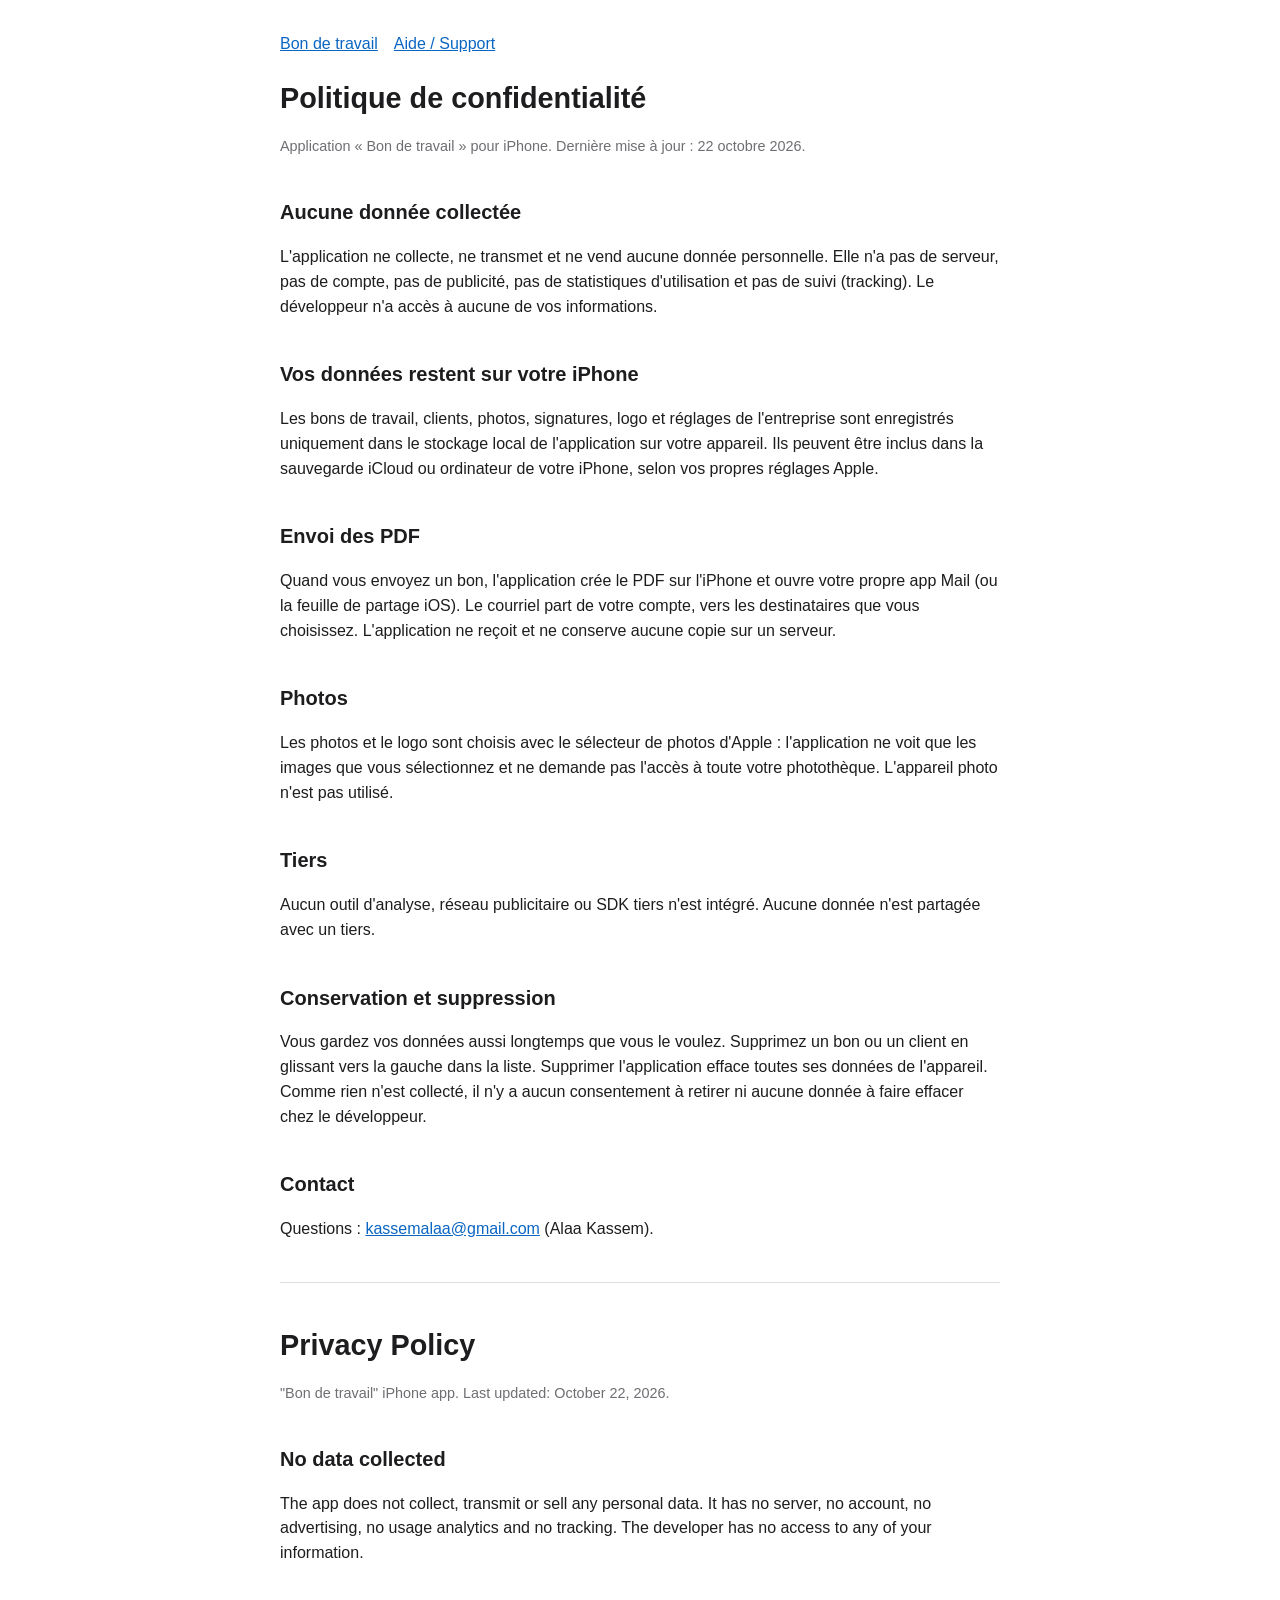
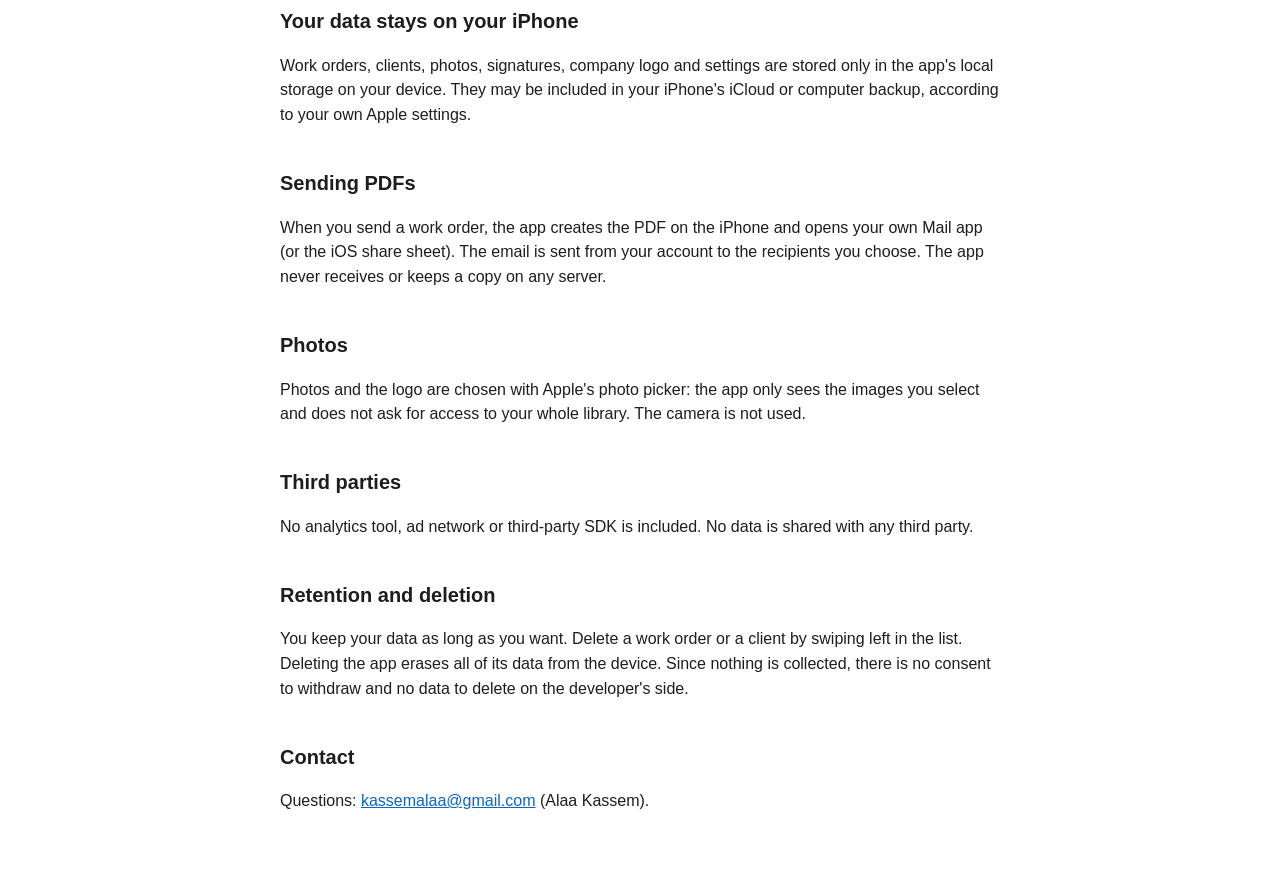
==== privacy.html @ 17eec3da "Pages: confidentialite et aide" ====
<!doctype html>
<html lang="fr-CA"><head><meta charset="utf-8"><meta name="viewport" content="width=device-width,initial-scale=1">
<title>Bon de travail : politique de confidentialité / Privacy Policy</title><link rel="stylesheet" href="style.css"></head><body>
<nav><a href="index.html">Bon de travail</a><a href="support.html">Aide / Support</a></nav>
<h1>Politique de confidentialité</h1>
<p class="lang">Application « Bon de travail » pour iPhone. Dernière mise à jour : 22 octobre 2026.</p>
<h2>Aucune donnée collectée</h2>
<p>L'application ne collecte, ne transmet et ne vend aucune donnée personnelle. Elle n'a pas de serveur, pas de compte, pas de publicité, pas de statistiques d'utilisation et pas de suivi (tracking). Le développeur n'a accès à aucune de vos informations.</p>
<h2>Vos données restent sur votre iPhone</h2>
<p>Les bons de travail, clients, photos, signatures, logo et réglages de l'entreprise sont enregistrés uniquement dans le stockage local de l'application sur votre appareil. Ils peuvent être inclus dans la sauvegarde iCloud ou ordinateur de votre iPhone, selon vos propres réglages Apple.</p>
<h2>Envoi des PDF</h2>
<p>Quand vous envoyez un bon, l'application crée le PDF sur l'iPhone et ouvre votre propre app Mail (ou la feuille de partage iOS). Le courriel part de votre compte, vers les destinataires que vous choisissez. L'application ne reçoit et ne conserve aucune copie sur un serveur.</p>
<h2>Photos</h2>
<p>Les photos et le logo sont choisis avec le sélecteur de photos d'Apple : l'application ne voit que les images que vous sélectionnez et ne demande pas l'accès à toute votre photothèque. L'appareil photo n'est pas utilisé.</p>
<h2>Tiers</h2>
<p>Aucun outil d'analyse, réseau publicitaire ou SDK tiers n'est intégré. Aucune donnée n'est partagée avec un tiers.</p>
<h2>Conservation et suppression</h2>
<p>Vous gardez vos données aussi longtemps que vous le voulez. Supprimez un bon ou un client en glissant vers la gauche dans la liste. Supprimer l'application efface toutes ses données de l'appareil. Comme rien n'est collecté, il n'y a aucun consentement à retirer ni aucune donnée à faire effacer chez le développeur.</p>
<h2>Contact</h2>
<p>Questions : <a href="mailto:kassemalaa@gmail.com">kassemalaa@gmail.com</a> (Alaa Kassem).</p>
<hr>
<h1 lang="en">Privacy Policy</h1>
<div lang="en">
<p class="lang">"Bon de travail" iPhone app. Last updated: October 22, 2026.</p>
<h2>No data collected</h2>
<p>The app does not collect, transmit or sell any personal data. It has no server, no account, no advertising, no usage analytics and no tracking. The developer has no access to any of your information.</p>
<h2>Your data stays on your iPhone</h2>
<p>Work orders, clients, photos, signatures, company logo and settings are stored only in the app's local storage on your device. They may be included in your iPhone's iCloud or computer backup, according to your own Apple settings.</p>
<h2>Sending PDFs</h2>
<p>When you send a work order, the app creates the PDF on the iPhone and opens your own Mail app (or the iOS share sheet). The email is sent from your account to the recipients you choose. The app never receives or keeps a copy on any server.</p>
<h2>Photos</h2>
<p>Photos and the logo are chosen with Apple's photo picker: the app only sees the images you select and does not ask for access to your whole library. The camera is not used.</p>
<h2>Third parties</h2>
<p>No analytics tool, ad network or third-party SDK is included. No data is shared with any third party.</p>
<h2>Retention and deletion</h2>
<p>You keep your data as long as you want. Delete a work order or a client by swiping left in the list. Deleting the app erases all of its data from the device. Since nothing is collected, there is no consent to withdraw and no data to delete on the developer's side.</p>
<h2>Contact</h2>
<p>Questions: <a href="mailto:kassemalaa@gmail.com">kassemalaa@gmail.com</a> (Alaa Kassem).</p>
</div>
</body></html>
---- style.css ----
body{font-family:-apple-system,BlinkMacSystemFont,"Segoe UI",Helvetica,Arial,sans-serif;max-width:720px;margin:0 auto;padding:32px 20px 64px;line-height:1.55;color:#1d1d1f;background:#fff}
h1{font-size:1.8em;margin-bottom:.2em}h2{margin-top:2em;font-size:1.25em}
.lang{font-size:.9em;color:#6e6e73}a{color:#0a66c2}hr{border:0;border-top:1px solid #ddd;margin:40px 0}
nav a{margin-right:16px}
@media (prefers-color-scheme:dark){body{background:#000;color:#f5f5f7}a{color:#5ac8fa}hr{border-top-color:#333}.lang{color:#a1a1a6}}
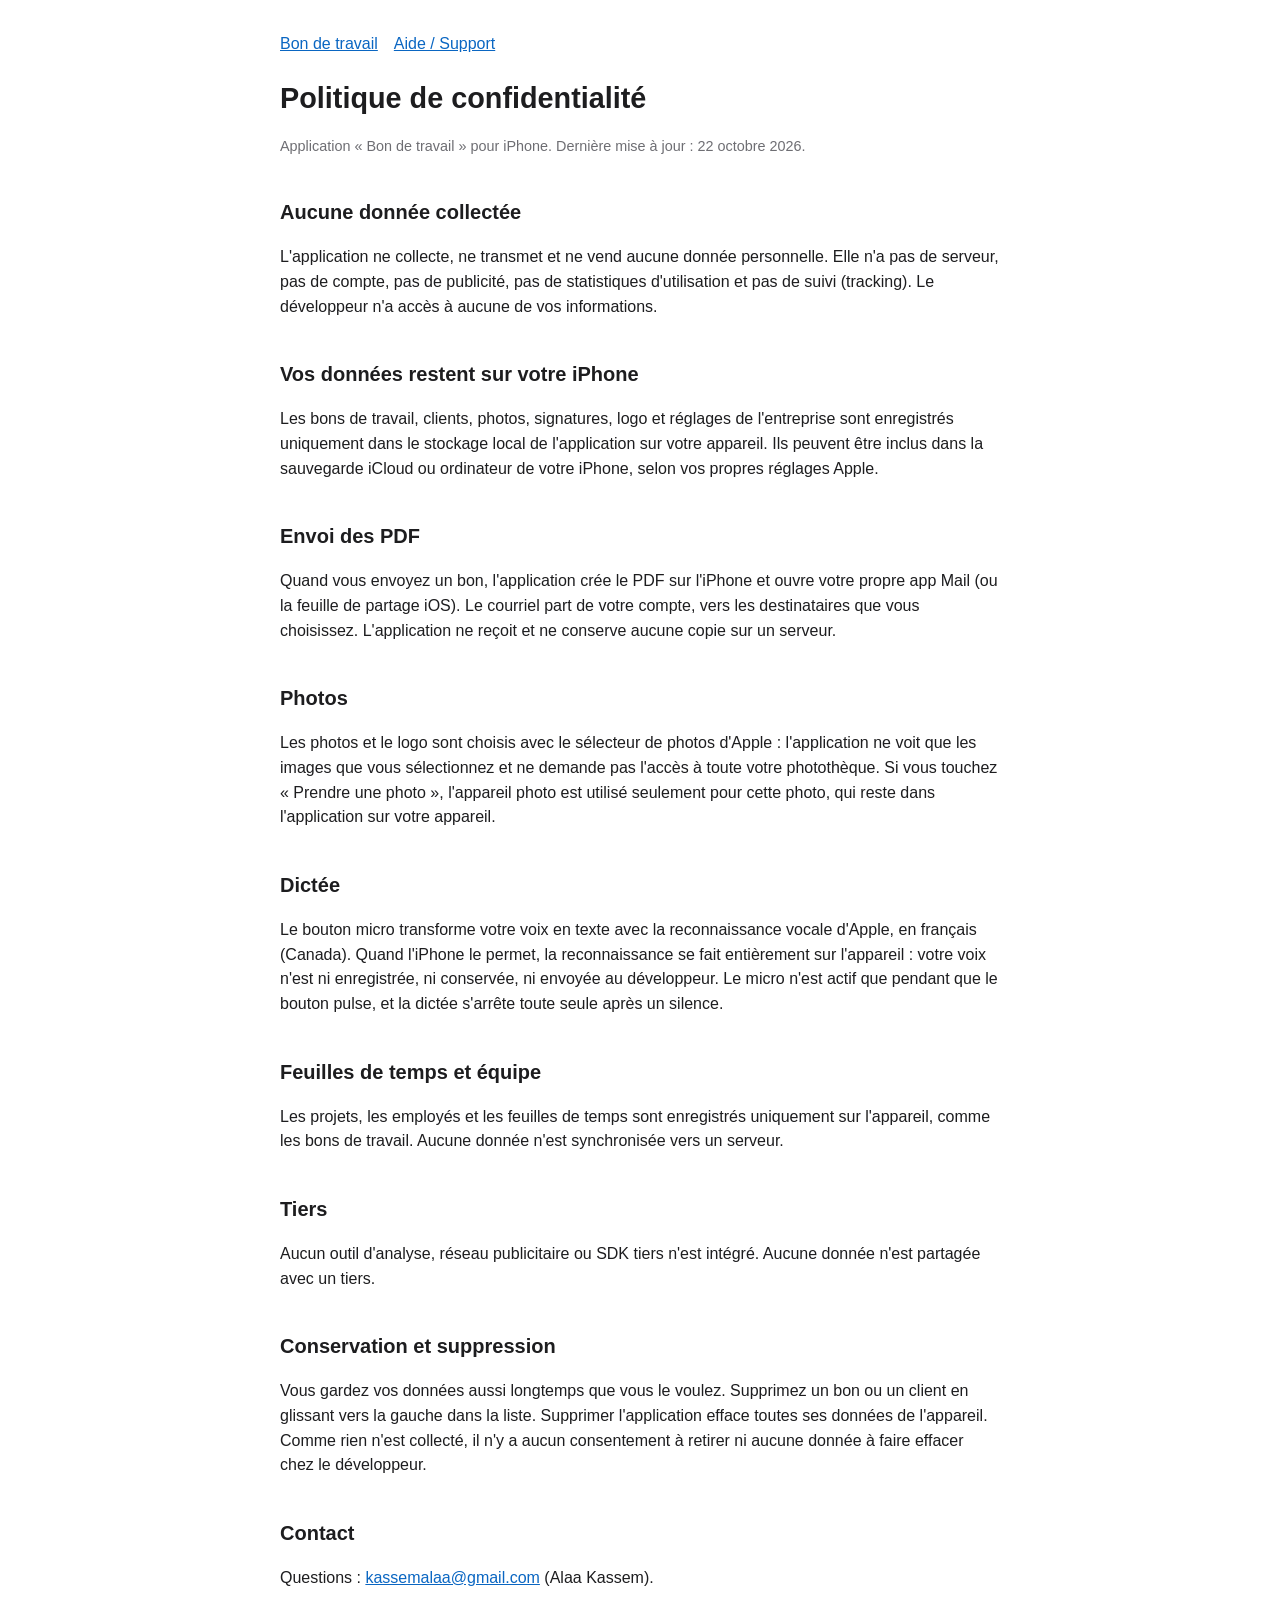
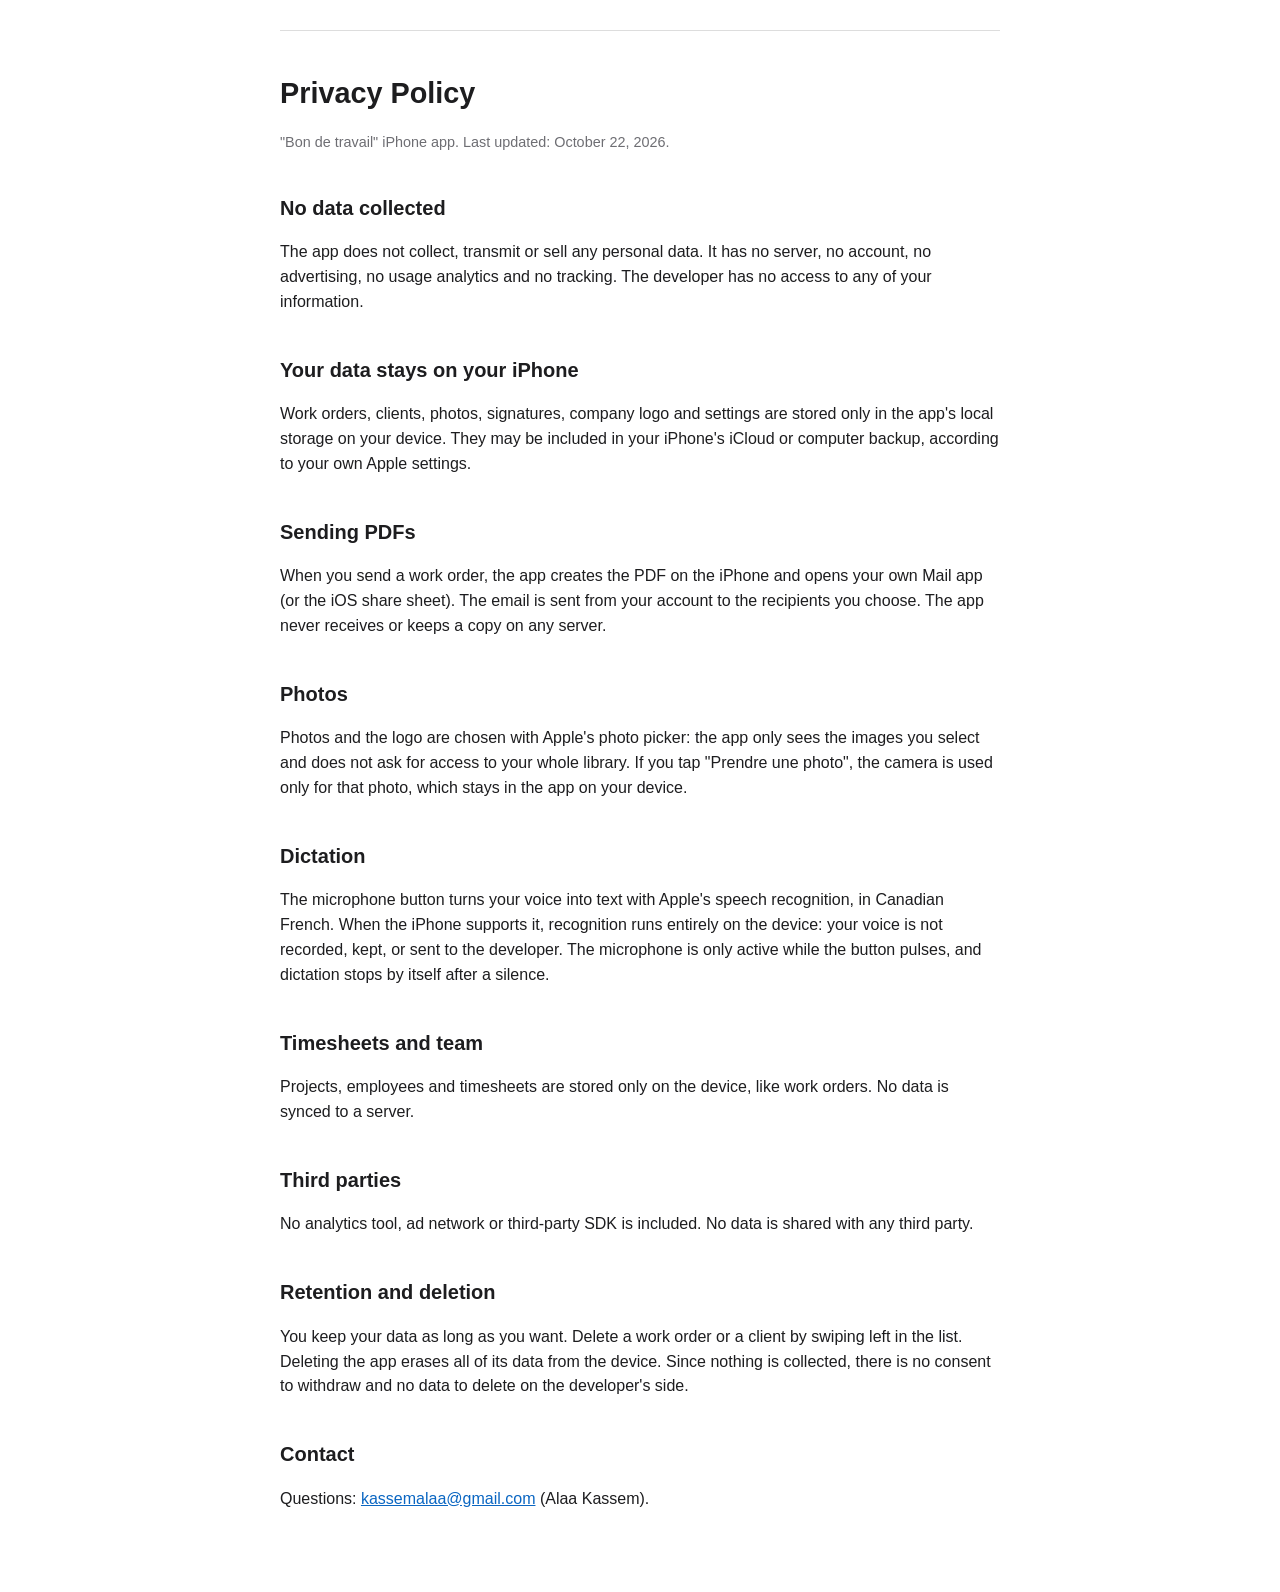
==== commit 37c3bff7: "Confidentialite : dictee sur l'appareil, appareil photo, feuilles de temps locales" ====
--- a/privacy.html
+++ b/privacy.html
@@ -11,7 +11,11 @@
 <h2>Envoi des PDF</h2>
 <p>Quand vous envoyez un bon, l'application crée le PDF sur l'iPhone et ouvre votre propre app Mail (ou la feuille de partage iOS). Le courriel part de votre compte, vers les destinataires que vous choisissez. L'application ne reçoit et ne conserve aucune copie sur un serveur.</p>
 <h2>Photos</h2>
-<p>Les photos et le logo sont choisis avec le sélecteur de photos d'Apple : l'application ne voit que les images que vous sélectionnez et ne demande pas l'accès à toute votre photothèque. L'appareil photo n'est pas utilisé.</p>
+<p>Les photos et le logo sont choisis avec le sélecteur de photos d'Apple : l'application ne voit que les images que vous sélectionnez et ne demande pas l'accès à toute votre photothèque. Si vous touchez « Prendre une photo », l'appareil photo est utilisé seulement pour cette photo, qui reste dans l'application sur votre appareil.</p>
+<h2>Dictée</h2>
+<p>Le bouton micro transforme votre voix en texte avec la reconnaissance vocale d'Apple, en français (Canada). Quand l'iPhone le permet, la reconnaissance se fait entièrement sur l'appareil : votre voix n'est ni enregistrée, ni conservée, ni envoyée au développeur. Le micro n'est actif que pendant que le bouton pulse, et la dictée s'arrête toute seule après un silence.</p>
+<h2>Feuilles de temps et équipe</h2>
+<p>Les projets, les employés et les feuilles de temps sont enregistrés uniquement sur l'appareil, comme les bons de travail. Aucune donnée n'est synchronisée vers un serveur.</p>
 <h2>Tiers</h2>
 <p>Aucun outil d'analyse, réseau publicitaire ou SDK tiers n'est intégré. Aucune donnée n'est partagée avec un tiers.</p>
 <h2>Conservation et suppression</h2>
@@ -19,7 +23,7 @@
 <h2>Contact</h2>
 <p>Questions : <a href="mailto:kassemalaa@gmail.com">kassemalaa@gmail.com</a> (Alaa Kassem).</p>
 <hr>
-<h1 lang="en">Privacy Policy</h1>
+<h1 lang="en" id="en">Privacy Policy</h1>
 <div lang="en">
 <p class="lang">"Bon de travail" iPhone app. Last updated: October 22, 2026.</p>
 <h2>No data collected</h2>
@@ -29,7 +33,11 @@
 <h2>Sending PDFs</h2>
 <p>When you send a work order, the app creates the PDF on the iPhone and opens your own Mail app (or the iOS share sheet). The email is sent from your account to the recipients you choose. The app never receives or keeps a copy on any server.</p>
 <h2>Photos</h2>
-<p>Photos and the logo are chosen with Apple's photo picker: the app only sees the images you select and does not ask for access to your whole library. The camera is not used.</p>
+<p>Photos and the logo are chosen with Apple's photo picker: the app only sees the images you select and does not ask for access to your whole library. If you tap "Prendre une photo", the camera is used only for that photo, which stays in the app on your device.</p>
+<h2>Dictation</h2>
+<p>The microphone button turns your voice into text with Apple's speech recognition, in Canadian French. When the iPhone supports it, recognition runs entirely on the device: your voice is not recorded, kept, or sent to the developer. The microphone is only active while the button pulses, and dictation stops by itself after a silence.</p>
+<h2>Timesheets and team</h2>
+<p>Projects, employees and timesheets are stored only on the device, like work orders. No data is synced to a server.</p>
 <h2>Third parties</h2>
 <p>No analytics tool, ad network or third-party SDK is included. No data is shared with any third party.</p>
 <h2>Retention and deletion</h2>
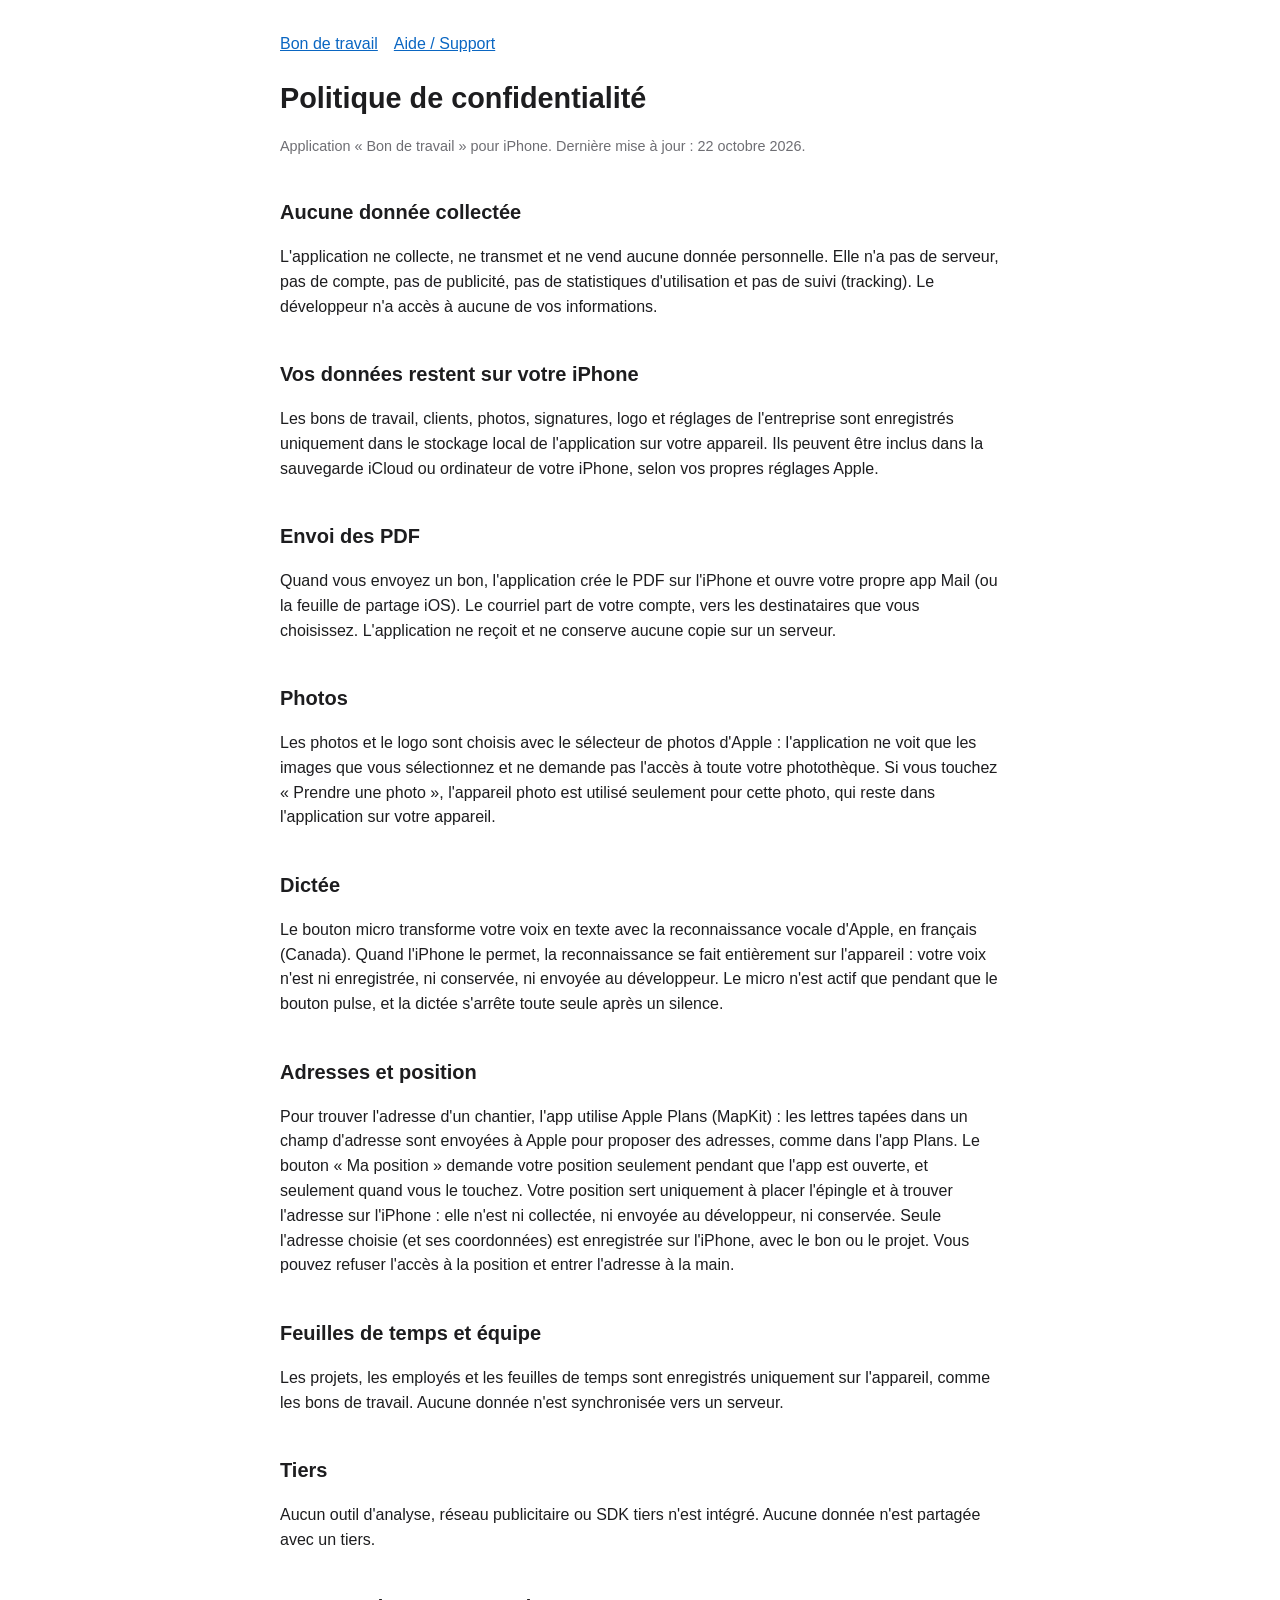
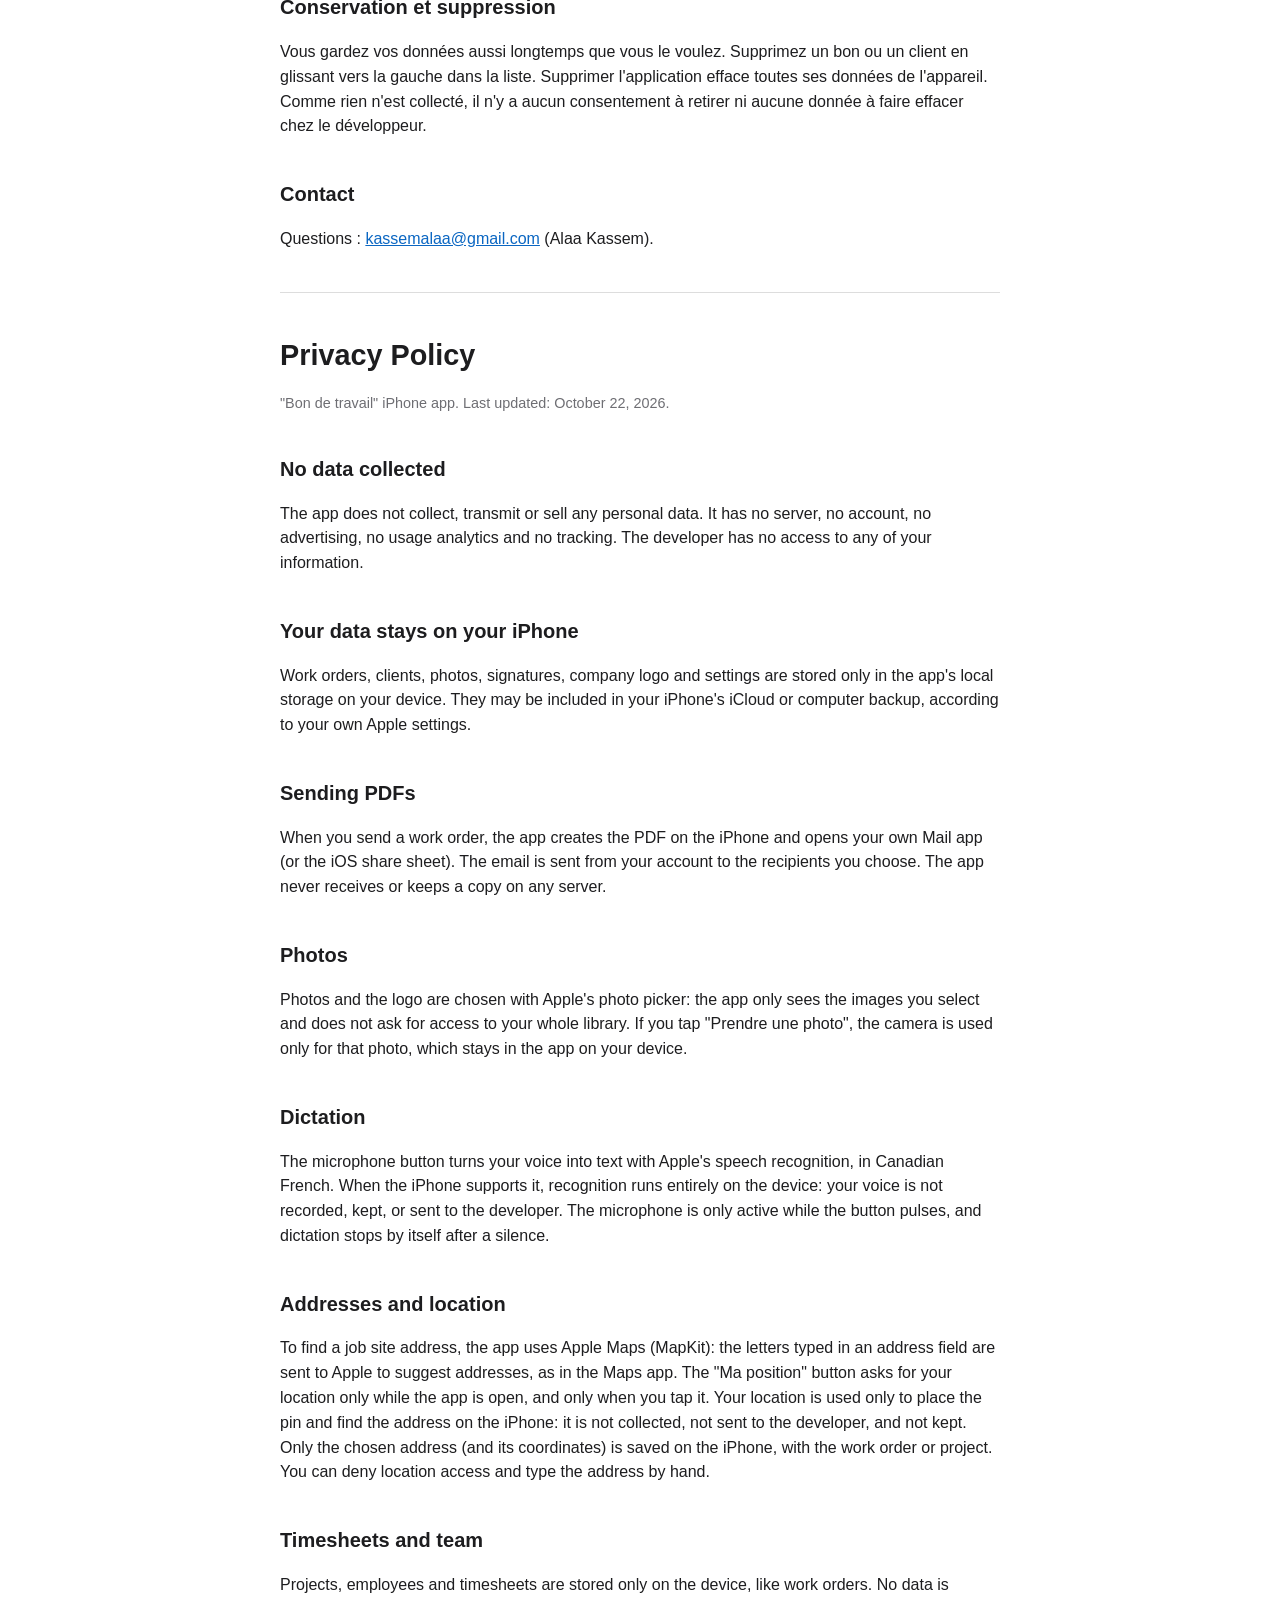
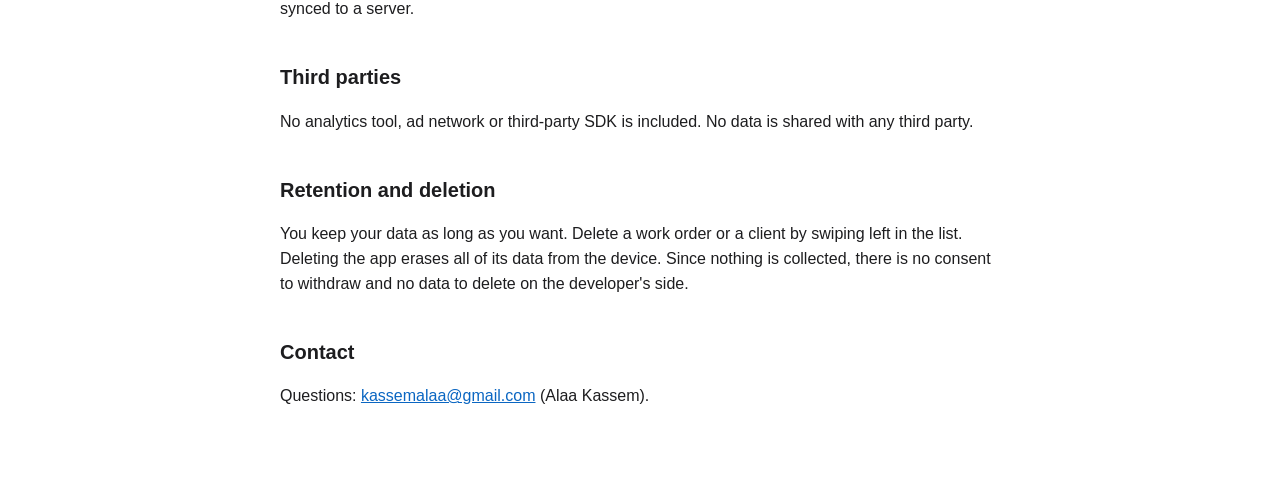
==== commit 75e6e1df: "Confidentialite: adresses et position (MapKit, sur l'iPhone seulement)" ====
--- a/privacy.html
+++ b/privacy.html
@@ -14,6 +14,8 @@
 <p>Les photos et le logo sont choisis avec le sélecteur de photos d'Apple : l'application ne voit que les images que vous sélectionnez et ne demande pas l'accès à toute votre photothèque. Si vous touchez « Prendre une photo », l'appareil photo est utilisé seulement pour cette photo, qui reste dans l'application sur votre appareil.</p>
 <h2>Dictée</h2>
 <p>Le bouton micro transforme votre voix en texte avec la reconnaissance vocale d'Apple, en français (Canada). Quand l'iPhone le permet, la reconnaissance se fait entièrement sur l'appareil : votre voix n'est ni enregistrée, ni conservée, ni envoyée au développeur. Le micro n'est actif que pendant que le bouton pulse, et la dictée s'arrête toute seule après un silence.</p>
+<h2>Adresses et position</h2>
+<p>Pour trouver l'adresse d'un chantier, l'app utilise Apple Plans (MapKit) : les lettres tapées dans un champ d'adresse sont envoyées à Apple pour proposer des adresses, comme dans l'app Plans. Le bouton « Ma position » demande votre position seulement pendant que l'app est ouverte, et seulement quand vous le touchez. Votre position sert uniquement à placer l'épingle et à trouver l'adresse sur l'iPhone : elle n'est ni collectée, ni envoyée au développeur, ni conservée. Seule l'adresse choisie (et ses coordonnées) est enregistrée sur l'iPhone, avec le bon ou le projet. Vous pouvez refuser l'accès à la position et entrer l'adresse à la main.</p>
 <h2>Feuilles de temps et équipe</h2>
 <p>Les projets, les employés et les feuilles de temps sont enregistrés uniquement sur l'appareil, comme les bons de travail. Aucune donnée n'est synchronisée vers un serveur.</p>
 <h2>Tiers</h2>
@@ -36,6 +38,8 @@
 <p>Photos and the logo are chosen with Apple's photo picker: the app only sees the images you select and does not ask for access to your whole library. If you tap "Prendre une photo", the camera is used only for that photo, which stays in the app on your device.</p>
 <h2>Dictation</h2>
 <p>The microphone button turns your voice into text with Apple's speech recognition, in Canadian French. When the iPhone supports it, recognition runs entirely on the device: your voice is not recorded, kept, or sent to the developer. The microphone is only active while the button pulses, and dictation stops by itself after a silence.</p>
+<h2>Addresses and location</h2>
+<p>To find a job site address, the app uses Apple Maps (MapKit): the letters typed in an address field are sent to Apple to suggest addresses, as in the Maps app. The "Ma position" button asks for your location only while the app is open, and only when you tap it. Your location is used only to place the pin and find the address on the iPhone: it is not collected, not sent to the developer, and not kept. Only the chosen address (and its coordinates) is saved on the iPhone, with the work order or project. You can deny location access and type the address by hand.</p>
 <h2>Timesheets and team</h2>
 <p>Projects, employees and timesheets are stored only on the device, like work orders. No data is synced to a server.</p>
 <h2>Third parties</h2>
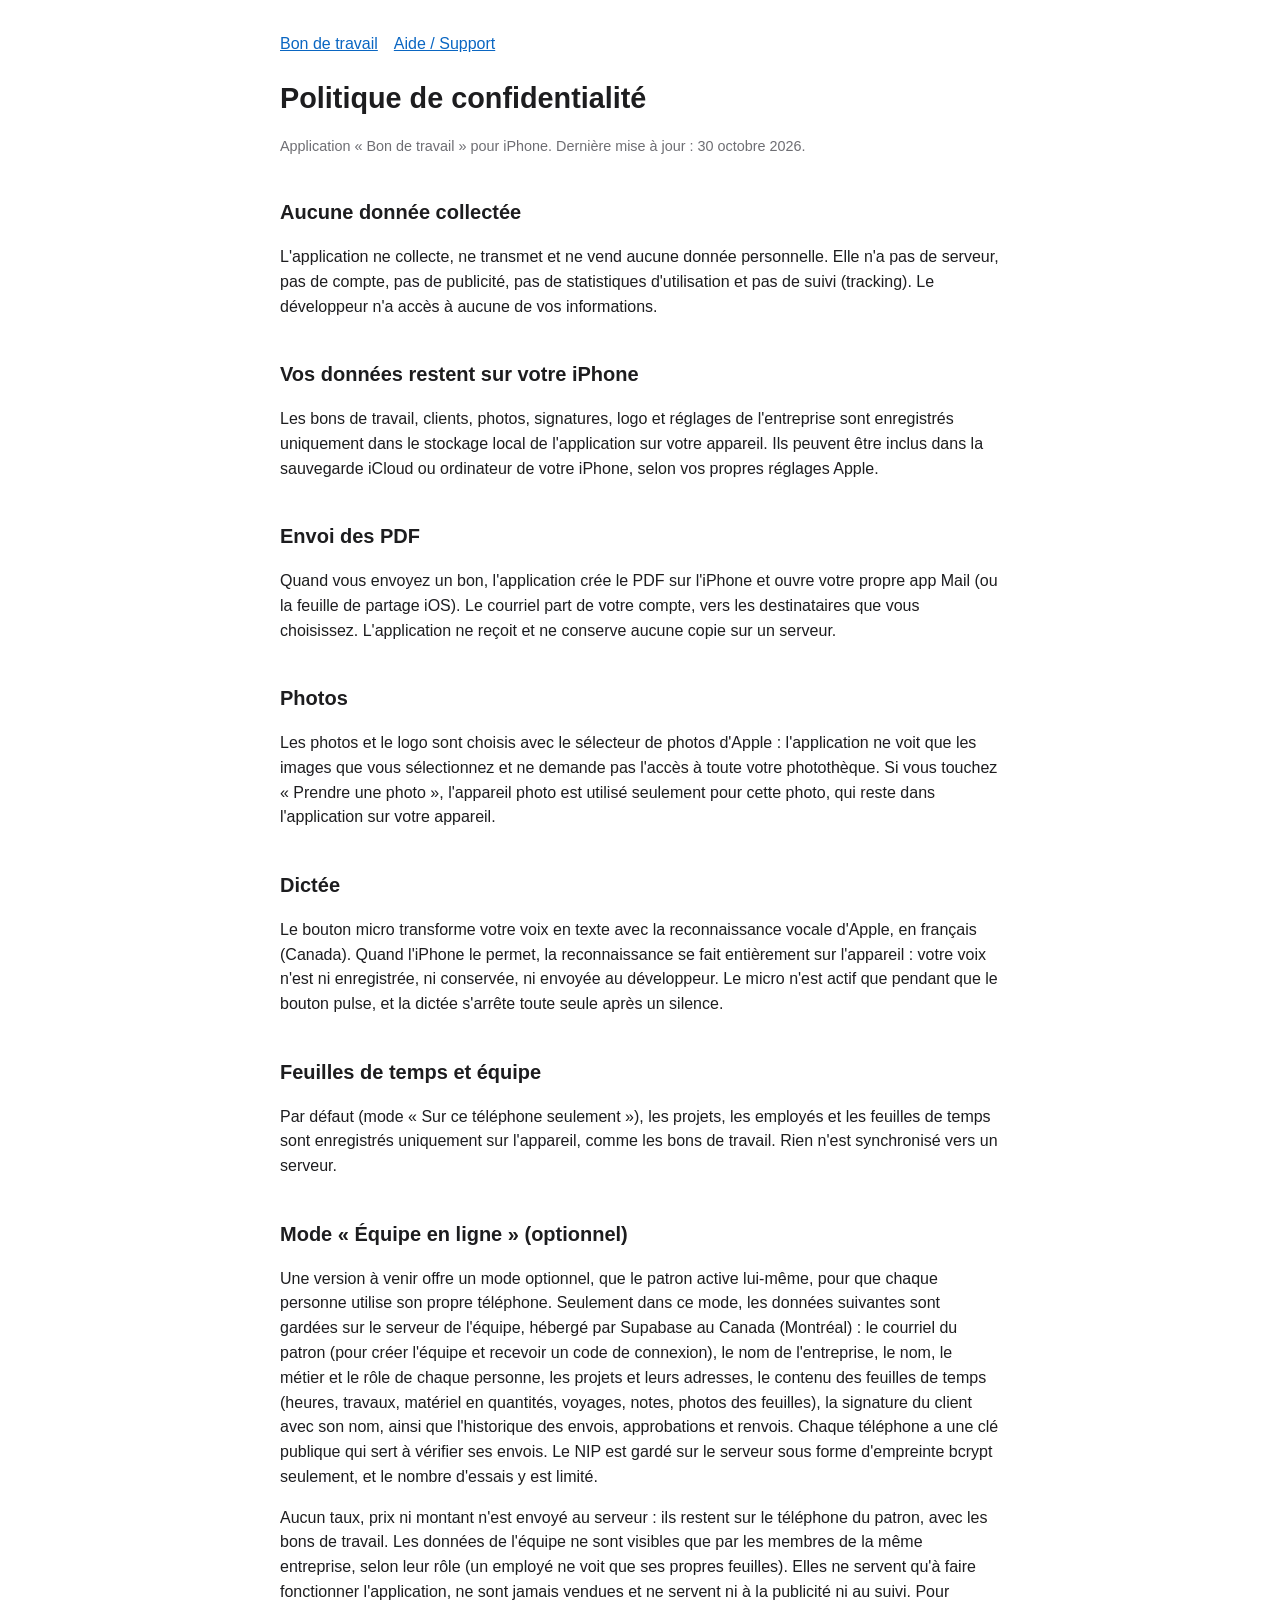
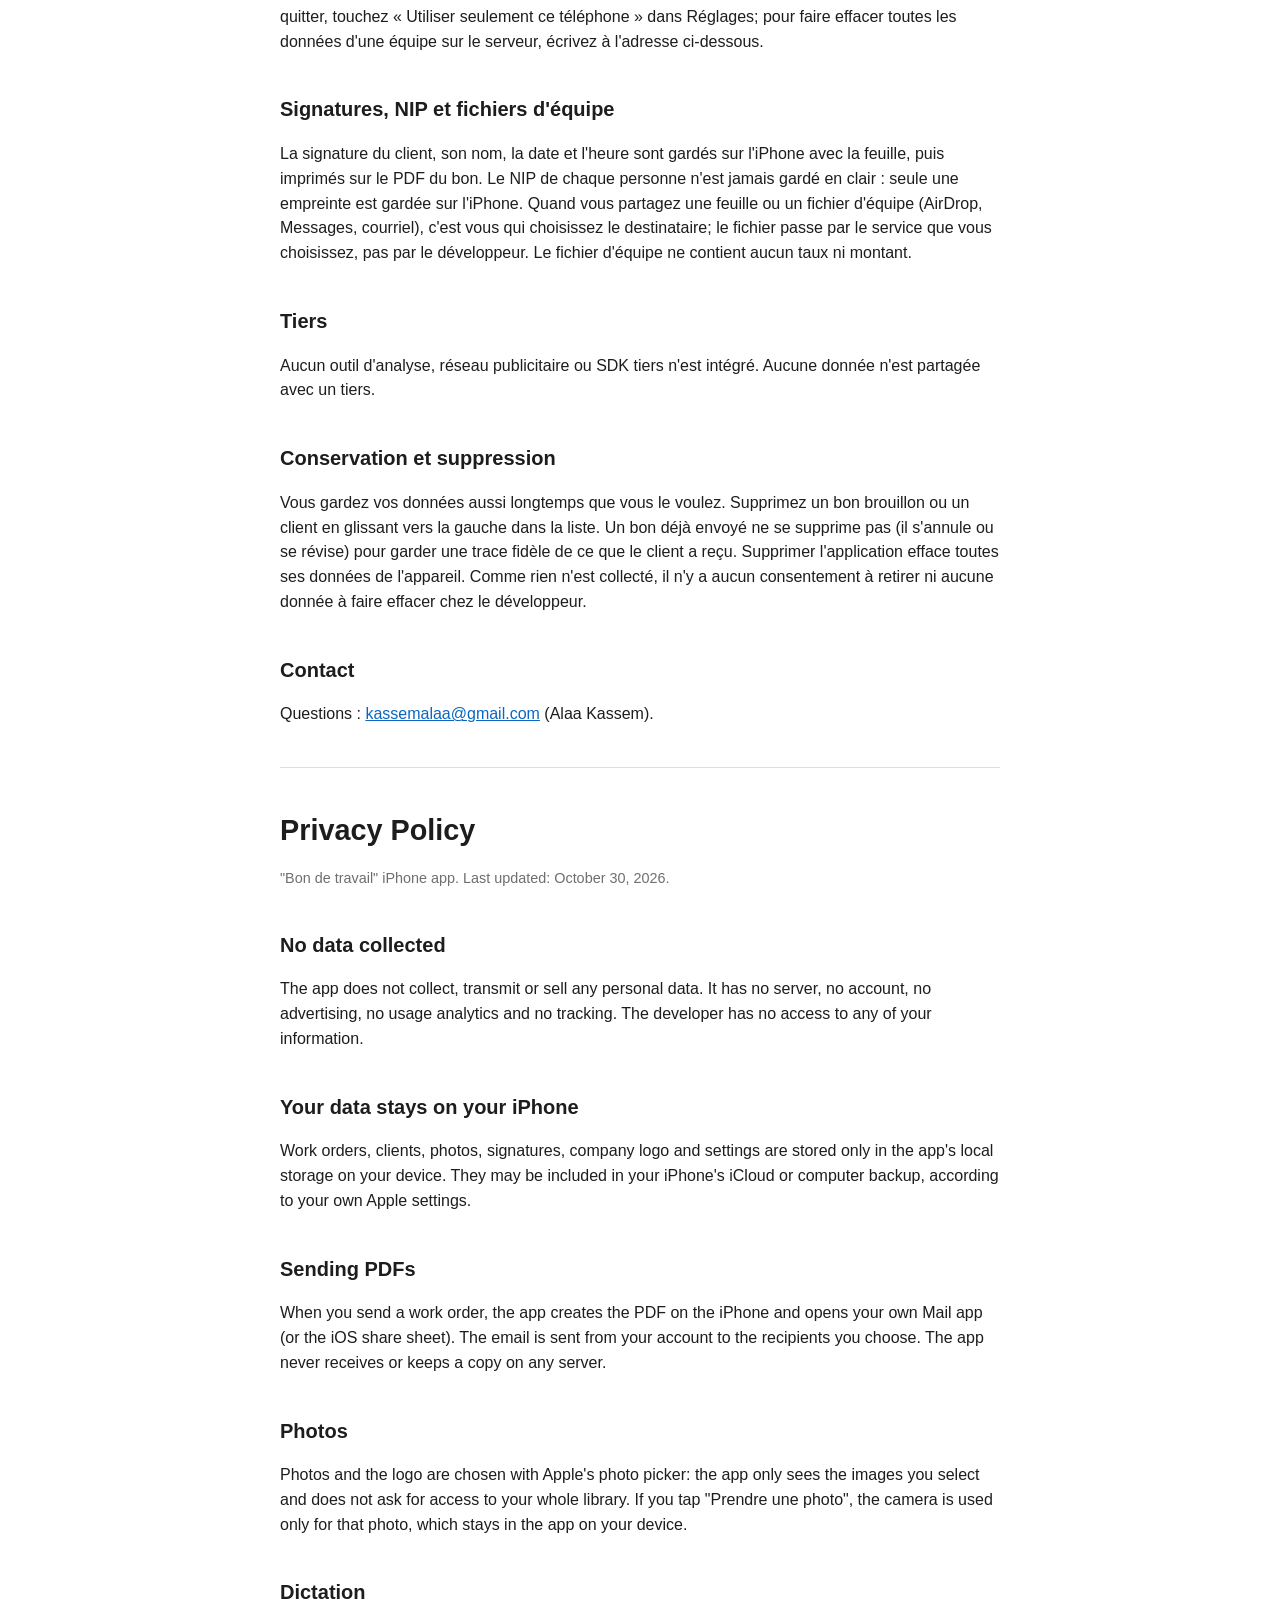
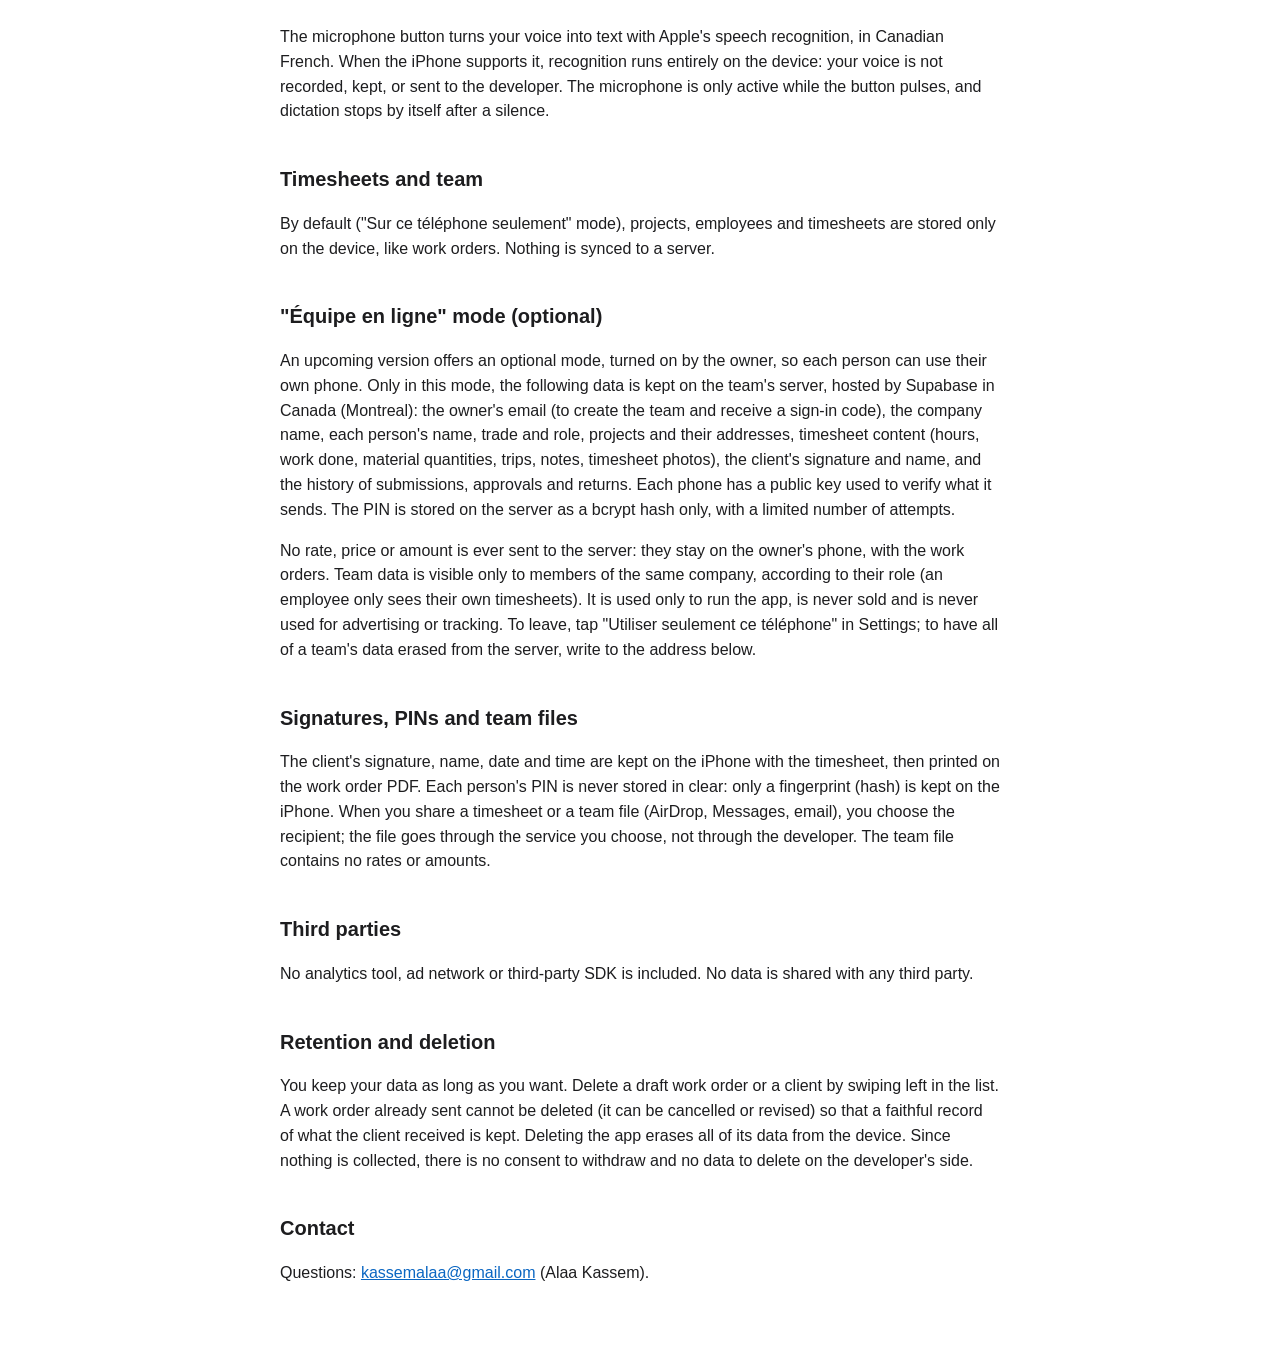
==== commit a0d6ee31: "Confidentialité : mode équipe en ligne (optionnel, à venir)" ====
--- a/privacy.html
+++ b/privacy.html
@@ -3,7 +3,7 @@
 <title>Bon de travail : politique de confidentialité / Privacy Policy</title><link rel="stylesheet" href="style.css"></head><body>
 <nav><a href="index.html">Bon de travail</a><a href="support.html">Aide / Support</a></nav>
 <h1>Politique de confidentialité</h1>
-<p class="lang">Application « Bon de travail » pour iPhone. Dernière mise à jour : 22 octobre 2026.</p>
+<p class="lang">Application « Bon de travail » pour iPhone. Dernière mise à jour : 30 octobre 2026.</p>
 <h2>Aucune donnée collectée</h2>
 <p>L'application ne collecte, ne transmet et ne vend aucune donnée personnelle. Elle n'a pas de serveur, pas de compte, pas de publicité, pas de statistiques d'utilisation et pas de suivi (tracking). Le développeur n'a accès à aucune de vos informations.</p>
 <h2>Vos données restent sur votre iPhone</h2>
@@ -14,20 +14,23 @@
 <p>Les photos et le logo sont choisis avec le sélecteur de photos d'Apple : l'application ne voit que les images que vous sélectionnez et ne demande pas l'accès à toute votre photothèque. Si vous touchez « Prendre une photo », l'appareil photo est utilisé seulement pour cette photo, qui reste dans l'application sur votre appareil.</p>
 <h2>Dictée</h2>
 <p>Le bouton micro transforme votre voix en texte avec la reconnaissance vocale d'Apple, en français (Canada). Quand l'iPhone le permet, la reconnaissance se fait entièrement sur l'appareil : votre voix n'est ni enregistrée, ni conservée, ni envoyée au développeur. Le micro n'est actif que pendant que le bouton pulse, et la dictée s'arrête toute seule après un silence.</p>
-<h2>Adresses et position</h2>
-<p>Pour trouver l'adresse d'un chantier, l'app utilise Apple Plans (MapKit) : les lettres tapées dans un champ d'adresse sont envoyées à Apple pour proposer des adresses, comme dans l'app Plans. Le bouton « Ma position » demande votre position seulement pendant que l'app est ouverte, et seulement quand vous le touchez. Votre position sert uniquement à placer l'épingle et à trouver l'adresse sur l'iPhone : elle n'est ni collectée, ni envoyée au développeur, ni conservée. Seule l'adresse choisie (et ses coordonnées) est enregistrée sur l'iPhone, avec le bon ou le projet. Vous pouvez refuser l'accès à la position et entrer l'adresse à la main.</p>
 <h2>Feuilles de temps et équipe</h2>
-<p>Les projets, les employés et les feuilles de temps sont enregistrés uniquement sur l'appareil, comme les bons de travail. Aucune donnée n'est synchronisée vers un serveur.</p>
+<p>Par défaut (mode « Sur ce téléphone seulement »), les projets, les employés et les feuilles de temps sont enregistrés uniquement sur l'appareil, comme les bons de travail. Rien n'est synchronisé vers un serveur.</p>
+<h2>Mode « Équipe en ligne » (optionnel)</h2>
+<p>Une version à venir offre un mode optionnel, que le patron active lui-même, pour que chaque personne utilise son propre téléphone. Seulement dans ce mode, les données suivantes sont gardées sur le serveur de l'équipe, hébergé par Supabase au Canada (Montréal) : le courriel du patron (pour créer l'équipe et recevoir un code de connexion), le nom de l'entreprise, le nom, le métier et le rôle de chaque personne, les projets et leurs adresses, le contenu des feuilles de temps (heures, travaux, matériel en quantités, voyages, notes, photos des feuilles), la signature du client avec son nom, ainsi que l'historique des envois, approbations et renvois. Chaque téléphone a une clé publique qui sert à vérifier ses envois. Le NIP est gardé sur le serveur sous forme d'empreinte bcrypt seulement, et le nombre d'essais y est limité.</p>
+<p>Aucun taux, prix ni montant n'est envoyé au serveur : ils restent sur le téléphone du patron, avec les bons de travail. Les données de l'équipe ne sont visibles que par les membres de la même entreprise, selon leur rôle (un employé ne voit que ses propres feuilles). Elles ne servent qu'à faire fonctionner l'application, ne sont jamais vendues et ne servent ni à la publicité ni au suivi. Pour quitter, touchez « Utiliser seulement ce téléphone » dans Réglages; pour faire effacer toutes les données d'une équipe sur le serveur, écrivez à l'adresse ci-dessous.</p>
+<h2>Signatures, NIP et fichiers d'équipe</h2>
+<p>La signature du client, son nom, la date et l'heure sont gardés sur l'iPhone avec la feuille, puis imprimés sur le PDF du bon. Le NIP de chaque personne n'est jamais gardé en clair : seule une empreinte est gardée sur l'iPhone. Quand vous partagez une feuille ou un fichier d'équipe (AirDrop, Messages, courriel), c'est vous qui choisissez le destinataire; le fichier passe par le service que vous choisissez, pas par le développeur. Le fichier d'équipe ne contient aucun taux ni montant.</p>
 <h2>Tiers</h2>
 <p>Aucun outil d'analyse, réseau publicitaire ou SDK tiers n'est intégré. Aucune donnée n'est partagée avec un tiers.</p>
 <h2>Conservation et suppression</h2>
-<p>Vous gardez vos données aussi longtemps que vous le voulez. Supprimez un bon ou un client en glissant vers la gauche dans la liste. Supprimer l'application efface toutes ses données de l'appareil. Comme rien n'est collecté, il n'y a aucun consentement à retirer ni aucune donnée à faire effacer chez le développeur.</p>
+<p>Vous gardez vos données aussi longtemps que vous le voulez. Supprimez un bon brouillon ou un client en glissant vers la gauche dans la liste. Un bon déjà envoyé ne se supprime pas (il s'annule ou se révise) pour garder une trace fidèle de ce que le client a reçu. Supprimer l'application efface toutes ses données de l'appareil. Comme rien n'est collecté, il n'y a aucun consentement à retirer ni aucune donnée à faire effacer chez le développeur.</p>
 <h2>Contact</h2>
 <p>Questions : <a href="mailto:kassemalaa@gmail.com">kassemalaa@gmail.com</a> (Alaa Kassem).</p>
 <hr>
 <h1 lang="en" id="en">Privacy Policy</h1>
 <div lang="en">
-<p class="lang">"Bon de travail" iPhone app. Last updated: October 22, 2026.</p>
+<p class="lang">"Bon de travail" iPhone app. Last updated: October 30, 2026.</p>
 <h2>No data collected</h2>
 <p>The app does not collect, transmit or sell any personal data. It has no server, no account, no advertising, no usage analytics and no tracking. The developer has no access to any of your information.</p>
 <h2>Your data stays on your iPhone</h2>
@@ -38,14 +41,17 @@
 <p>Photos and the logo are chosen with Apple's photo picker: the app only sees the images you select and does not ask for access to your whole library. If you tap "Prendre une photo", the camera is used only for that photo, which stays in the app on your device.</p>
 <h2>Dictation</h2>
 <p>The microphone button turns your voice into text with Apple's speech recognition, in Canadian French. When the iPhone supports it, recognition runs entirely on the device: your voice is not recorded, kept, or sent to the developer. The microphone is only active while the button pulses, and dictation stops by itself after a silence.</p>
-<h2>Addresses and location</h2>
-<p>To find a job site address, the app uses Apple Maps (MapKit): the letters typed in an address field are sent to Apple to suggest addresses, as in the Maps app. The "Ma position" button asks for your location only while the app is open, and only when you tap it. Your location is used only to place the pin and find the address on the iPhone: it is not collected, not sent to the developer, and not kept. Only the chosen address (and its coordinates) is saved on the iPhone, with the work order or project. You can deny location access and type the address by hand.</p>
 <h2>Timesheets and team</h2>
-<p>Projects, employees and timesheets are stored only on the device, like work orders. No data is synced to a server.</p>
+<p>By default ("Sur ce téléphone seulement" mode), projects, employees and timesheets are stored only on the device, like work orders. Nothing is synced to a server.</p>
+<h2>"Équipe en ligne" mode (optional)</h2>
+<p>An upcoming version offers an optional mode, turned on by the owner, so each person can use their own phone. Only in this mode, the following data is kept on the team's server, hosted by Supabase in Canada (Montreal): the owner's email (to create the team and receive a sign-in code), the company name, each person's name, trade and role, projects and their addresses, timesheet content (hours, work done, material quantities, trips, notes, timesheet photos), the client's signature and name, and the history of submissions, approvals and returns. Each phone has a public key used to verify what it sends. The PIN is stored on the server as a bcrypt hash only, with a limited number of attempts.</p>
+<p>No rate, price or amount is ever sent to the server: they stay on the owner's phone, with the work orders. Team data is visible only to members of the same company, according to their role (an employee only sees their own timesheets). It is used only to run the app, is never sold and is never used for advertising or tracking. To leave, tap "Utiliser seulement ce téléphone" in Settings; to have all of a team's data erased from the server, write to the address below.</p>
+<h2>Signatures, PINs and team files</h2>
+<p>The client's signature, name, date and time are kept on the iPhone with the timesheet, then printed on the work order PDF. Each person's PIN is never stored in clear: only a fingerprint (hash) is kept on the iPhone. When you share a timesheet or a team file (AirDrop, Messages, email), you choose the recipient; the file goes through the service you choose, not through the developer. The team file contains no rates or amounts.</p>
 <h2>Third parties</h2>
 <p>No analytics tool, ad network or third-party SDK is included. No data is shared with any third party.</p>
 <h2>Retention and deletion</h2>
-<p>You keep your data as long as you want. Delete a work order or a client by swiping left in the list. Deleting the app erases all of its data from the device. Since nothing is collected, there is no consent to withdraw and no data to delete on the developer's side.</p>
+<p>You keep your data as long as you want. Delete a draft work order or a client by swiping left in the list. A work order already sent cannot be deleted (it can be cancelled or revised) so that a faithful record of what the client received is kept. Deleting the app erases all of its data from the device. Since nothing is collected, there is no consent to withdraw and no data to delete on the developer's side.</p>
 <h2>Contact</h2>
 <p>Questions: <a href="mailto:kassemalaa@gmail.com">kassemalaa@gmail.com</a> (Alaa Kassem).</p>
 </div>
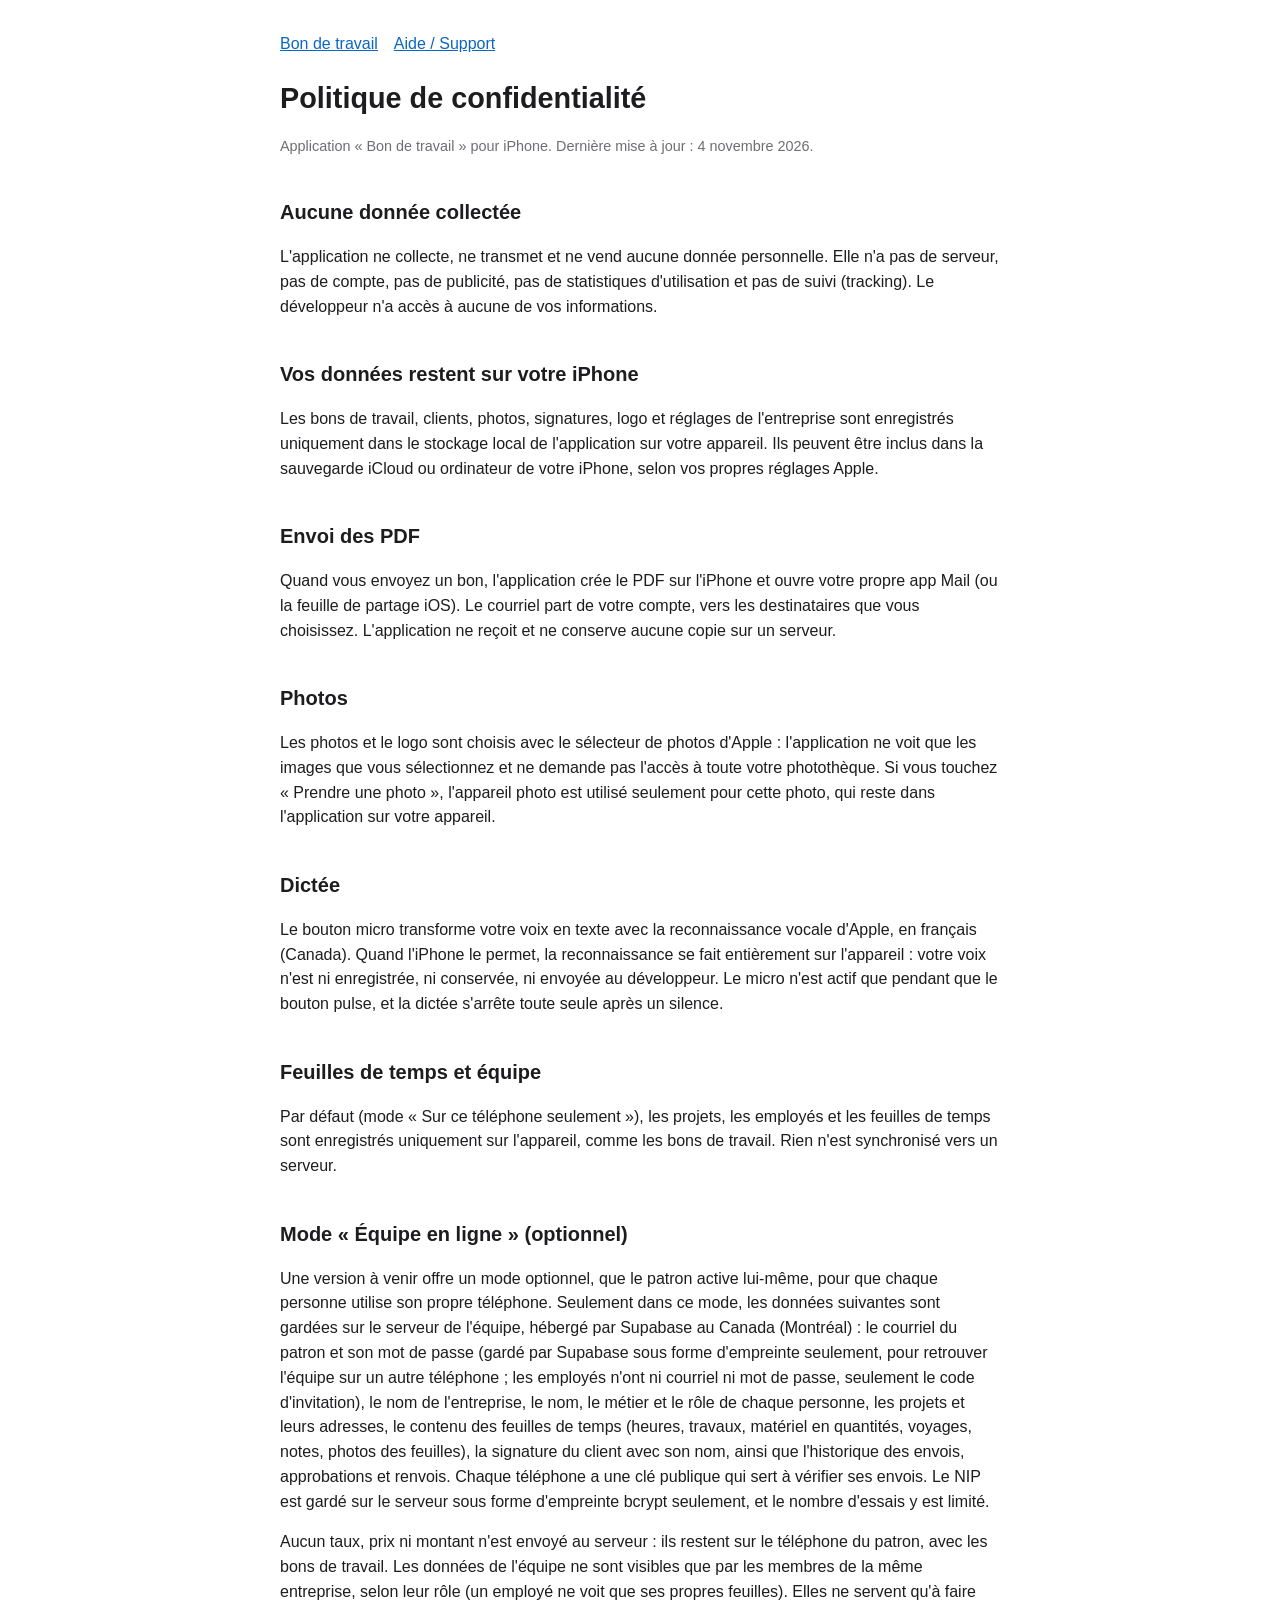
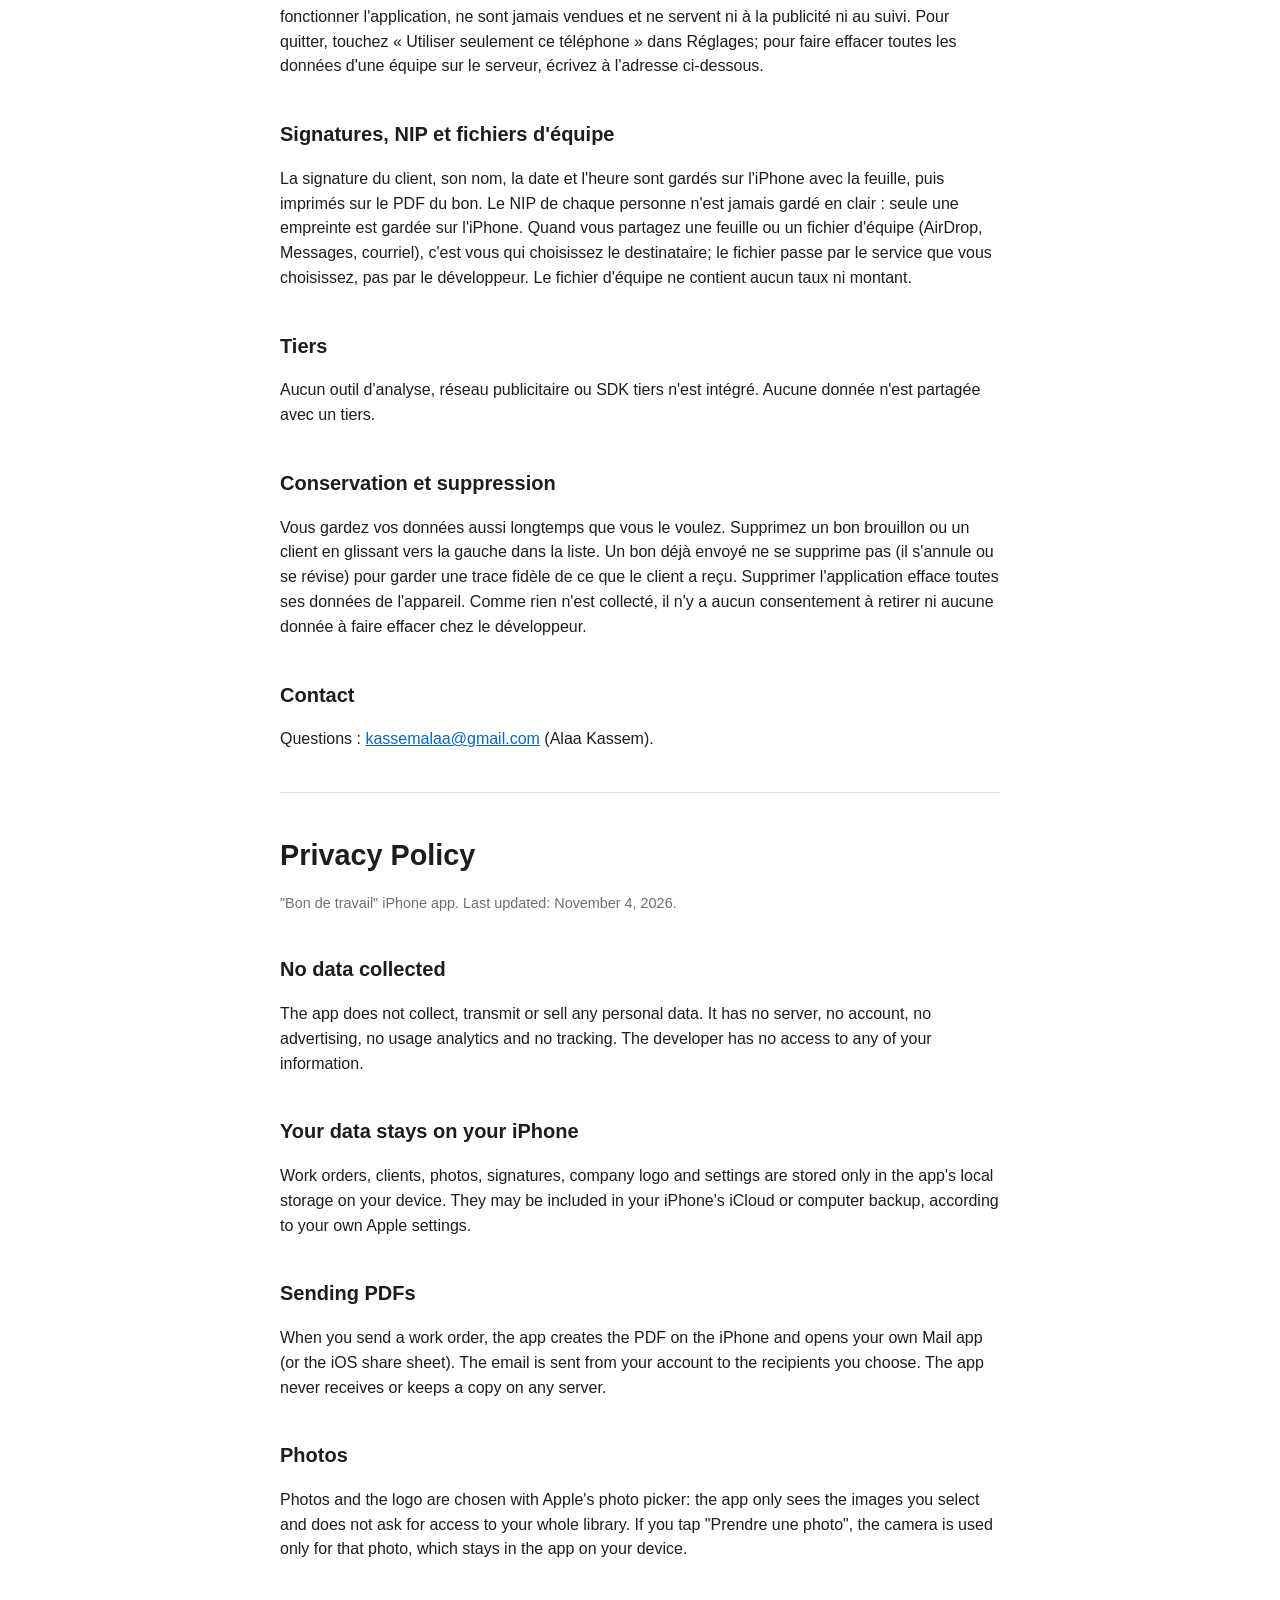
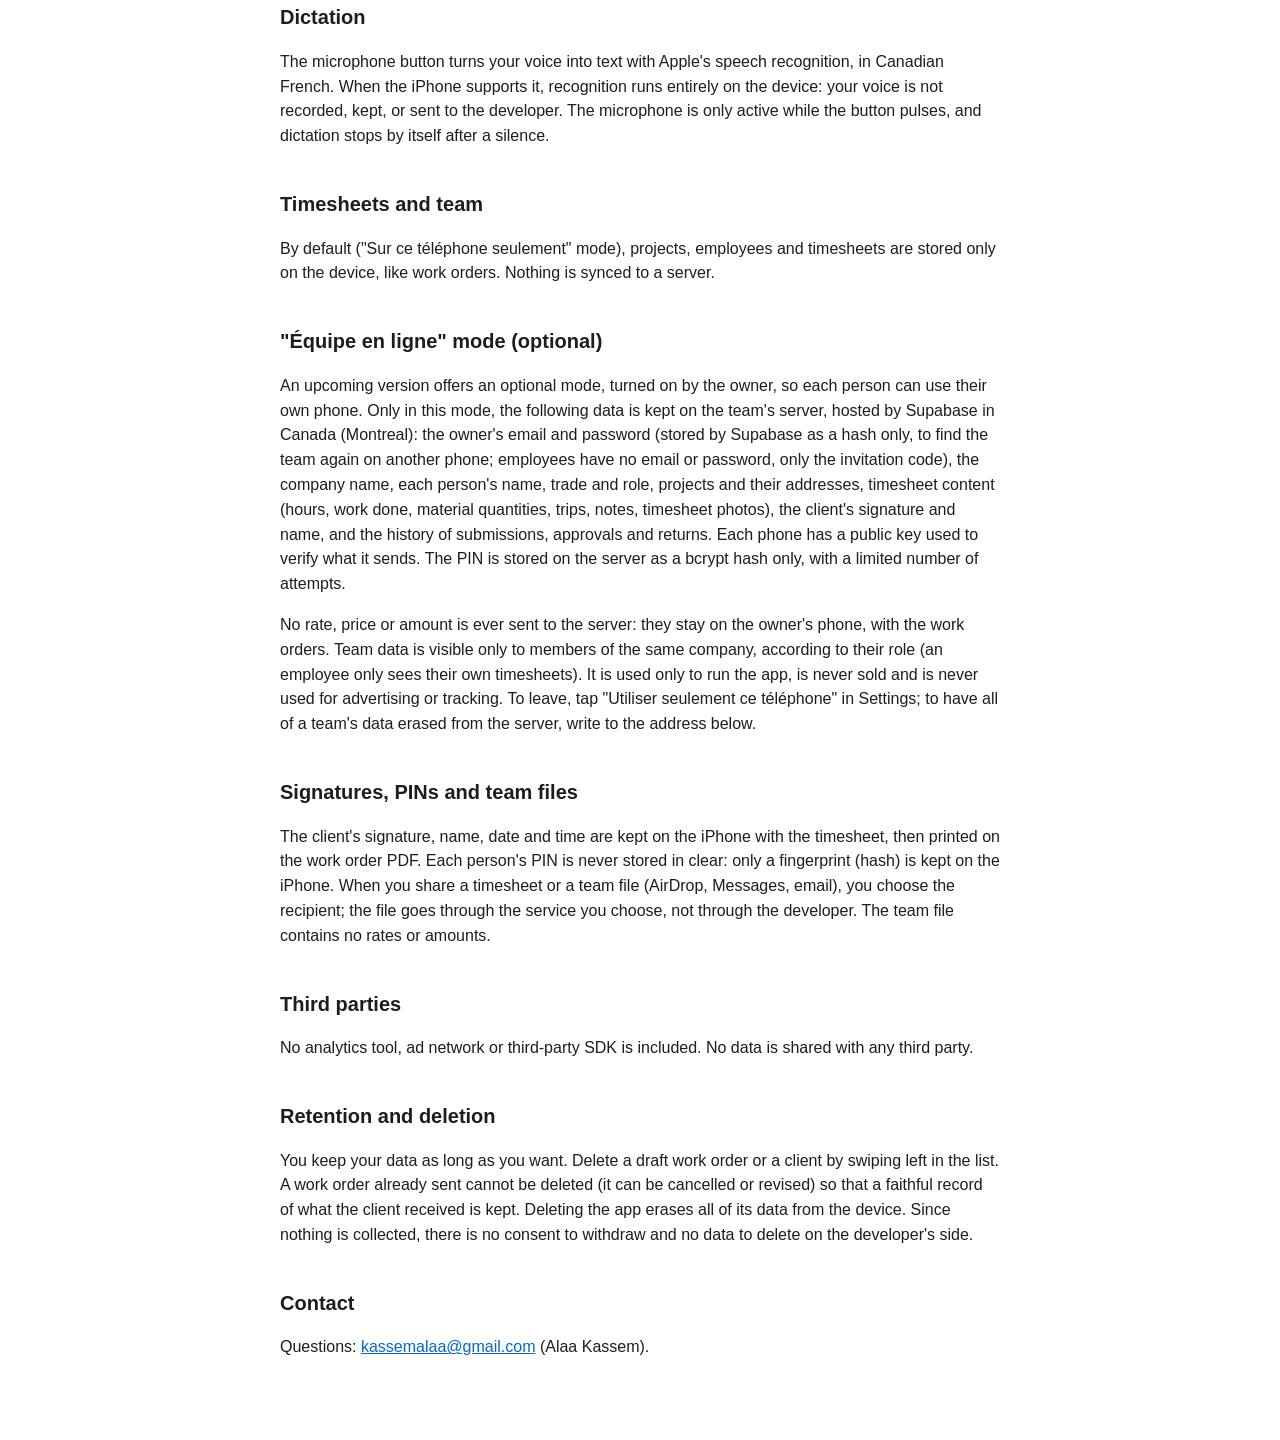
==== commit 6d59bf1e: "Confidentialité : courriel et mot de passe du patron (équipe en ligne)" ====
--- a/privacy.html
+++ b/privacy.html
@@ -3,7 +3,7 @@
 <title>Bon de travail : politique de confidentialité / Privacy Policy</title><link rel="stylesheet" href="style.css"></head><body>
 <nav><a href="index.html">Bon de travail</a><a href="support.html">Aide / Support</a></nav>
 <h1>Politique de confidentialité</h1>
-<p class="lang">Application « Bon de travail » pour iPhone. Dernière mise à jour : 30 octobre 2026.</p>
+<p class="lang">Application « Bon de travail » pour iPhone. Dernière mise à jour : 4 novembre 2026.</p>
 <h2>Aucune donnée collectée</h2>
 <p>L'application ne collecte, ne transmet et ne vend aucune donnée personnelle. Elle n'a pas de serveur, pas de compte, pas de publicité, pas de statistiques d'utilisation et pas de suivi (tracking). Le développeur n'a accès à aucune de vos informations.</p>
 <h2>Vos données restent sur votre iPhone</h2>
@@ -17,7 +17,7 @@
 <h2>Feuilles de temps et équipe</h2>
 <p>Par défaut (mode « Sur ce téléphone seulement »), les projets, les employés et les feuilles de temps sont enregistrés uniquement sur l'appareil, comme les bons de travail. Rien n'est synchronisé vers un serveur.</p>
 <h2>Mode « Équipe en ligne » (optionnel)</h2>
-<p>Une version à venir offre un mode optionnel, que le patron active lui-même, pour que chaque personne utilise son propre téléphone. Seulement dans ce mode, les données suivantes sont gardées sur le serveur de l'équipe, hébergé par Supabase au Canada (Montréal) : le courriel du patron (pour créer l'équipe et recevoir un code de connexion), le nom de l'entreprise, le nom, le métier et le rôle de chaque personne, les projets et leurs adresses, le contenu des feuilles de temps (heures, travaux, matériel en quantités, voyages, notes, photos des feuilles), la signature du client avec son nom, ainsi que l'historique des envois, approbations et renvois. Chaque téléphone a une clé publique qui sert à vérifier ses envois. Le NIP est gardé sur le serveur sous forme d'empreinte bcrypt seulement, et le nombre d'essais y est limité.</p>
+<p>Une version à venir offre un mode optionnel, que le patron active lui-même, pour que chaque personne utilise son propre téléphone. Seulement dans ce mode, les données suivantes sont gardées sur le serveur de l'équipe, hébergé par Supabase au Canada (Montréal) : le courriel du patron et son mot de passe (gardé par Supabase sous forme d'empreinte seulement, pour retrouver l'équipe sur un autre téléphone ; les employés n'ont ni courriel ni mot de passe, seulement le code d'invitation), le nom de l'entreprise, le nom, le métier et le rôle de chaque personne, les projets et leurs adresses, le contenu des feuilles de temps (heures, travaux, matériel en quantités, voyages, notes, photos des feuilles), la signature du client avec son nom, ainsi que l'historique des envois, approbations et renvois. Chaque téléphone a une clé publique qui sert à vérifier ses envois. Le NIP est gardé sur le serveur sous forme d'empreinte bcrypt seulement, et le nombre d'essais y est limité.</p>
 <p>Aucun taux, prix ni montant n'est envoyé au serveur : ils restent sur le téléphone du patron, avec les bons de travail. Les données de l'équipe ne sont visibles que par les membres de la même entreprise, selon leur rôle (un employé ne voit que ses propres feuilles). Elles ne servent qu'à faire fonctionner l'application, ne sont jamais vendues et ne servent ni à la publicité ni au suivi. Pour quitter, touchez « Utiliser seulement ce téléphone » dans Réglages; pour faire effacer toutes les données d'une équipe sur le serveur, écrivez à l'adresse ci-dessous.</p>
 <h2>Signatures, NIP et fichiers d'équipe</h2>
 <p>La signature du client, son nom, la date et l'heure sont gardés sur l'iPhone avec la feuille, puis imprimés sur le PDF du bon. Le NIP de chaque personne n'est jamais gardé en clair : seule une empreinte est gardée sur l'iPhone. Quand vous partagez une feuille ou un fichier d'équipe (AirDrop, Messages, courriel), c'est vous qui choisissez le destinataire; le fichier passe par le service que vous choisissez, pas par le développeur. Le fichier d'équipe ne contient aucun taux ni montant.</p>
@@ -30,7 +30,7 @@
 <hr>
 <h1 lang="en" id="en">Privacy Policy</h1>
 <div lang="en">
-<p class="lang">"Bon de travail" iPhone app. Last updated: October 30, 2026.</p>
+<p class="lang">"Bon de travail" iPhone app. Last updated: November 4, 2026.</p>
 <h2>No data collected</h2>
 <p>The app does not collect, transmit or sell any personal data. It has no server, no account, no advertising, no usage analytics and no tracking. The developer has no access to any of your information.</p>
 <h2>Your data stays on your iPhone</h2>
@@ -44,7 +44,7 @@
 <h2>Timesheets and team</h2>
 <p>By default ("Sur ce téléphone seulement" mode), projects, employees and timesheets are stored only on the device, like work orders. Nothing is synced to a server.</p>
 <h2>"Équipe en ligne" mode (optional)</h2>
-<p>An upcoming version offers an optional mode, turned on by the owner, so each person can use their own phone. Only in this mode, the following data is kept on the team's server, hosted by Supabase in Canada (Montreal): the owner's email (to create the team and receive a sign-in code), the company name, each person's name, trade and role, projects and their addresses, timesheet content (hours, work done, material quantities, trips, notes, timesheet photos), the client's signature and name, and the history of submissions, approvals and returns. Each phone has a public key used to verify what it sends. The PIN is stored on the server as a bcrypt hash only, with a limited number of attempts.</p>
+<p>An upcoming version offers an optional mode, turned on by the owner, so each person can use their own phone. Only in this mode, the following data is kept on the team's server, hosted by Supabase in Canada (Montreal): the owner's email and password (stored by Supabase as a hash only, to find the team again on another phone; employees have no email or password, only the invitation code), the company name, each person's name, trade and role, projects and their addresses, timesheet content (hours, work done, material quantities, trips, notes, timesheet photos), the client's signature and name, and the history of submissions, approvals and returns. Each phone has a public key used to verify what it sends. The PIN is stored on the server as a bcrypt hash only, with a limited number of attempts.</p>
 <p>No rate, price or amount is ever sent to the server: they stay on the owner's phone, with the work orders. Team data is visible only to members of the same company, according to their role (an employee only sees their own timesheets). It is used only to run the app, is never sold and is never used for advertising or tracking. To leave, tap "Utiliser seulement ce téléphone" in Settings; to have all of a team's data erased from the server, write to the address below.</p>
 <h2>Signatures, PINs and team files</h2>
 <p>The client's signature, name, date and time are kept on the iPhone with the timesheet, then printed on the work order PDF. Each person's PIN is never stored in clear: only a fingerprint (hash) is kept on the iPhone. When you share a timesheet or a team file (AirDrop, Messages, email), you choose the recipient; the file goes through the service you choose, not through the developer. The team file contains no rates or amounts.</p>
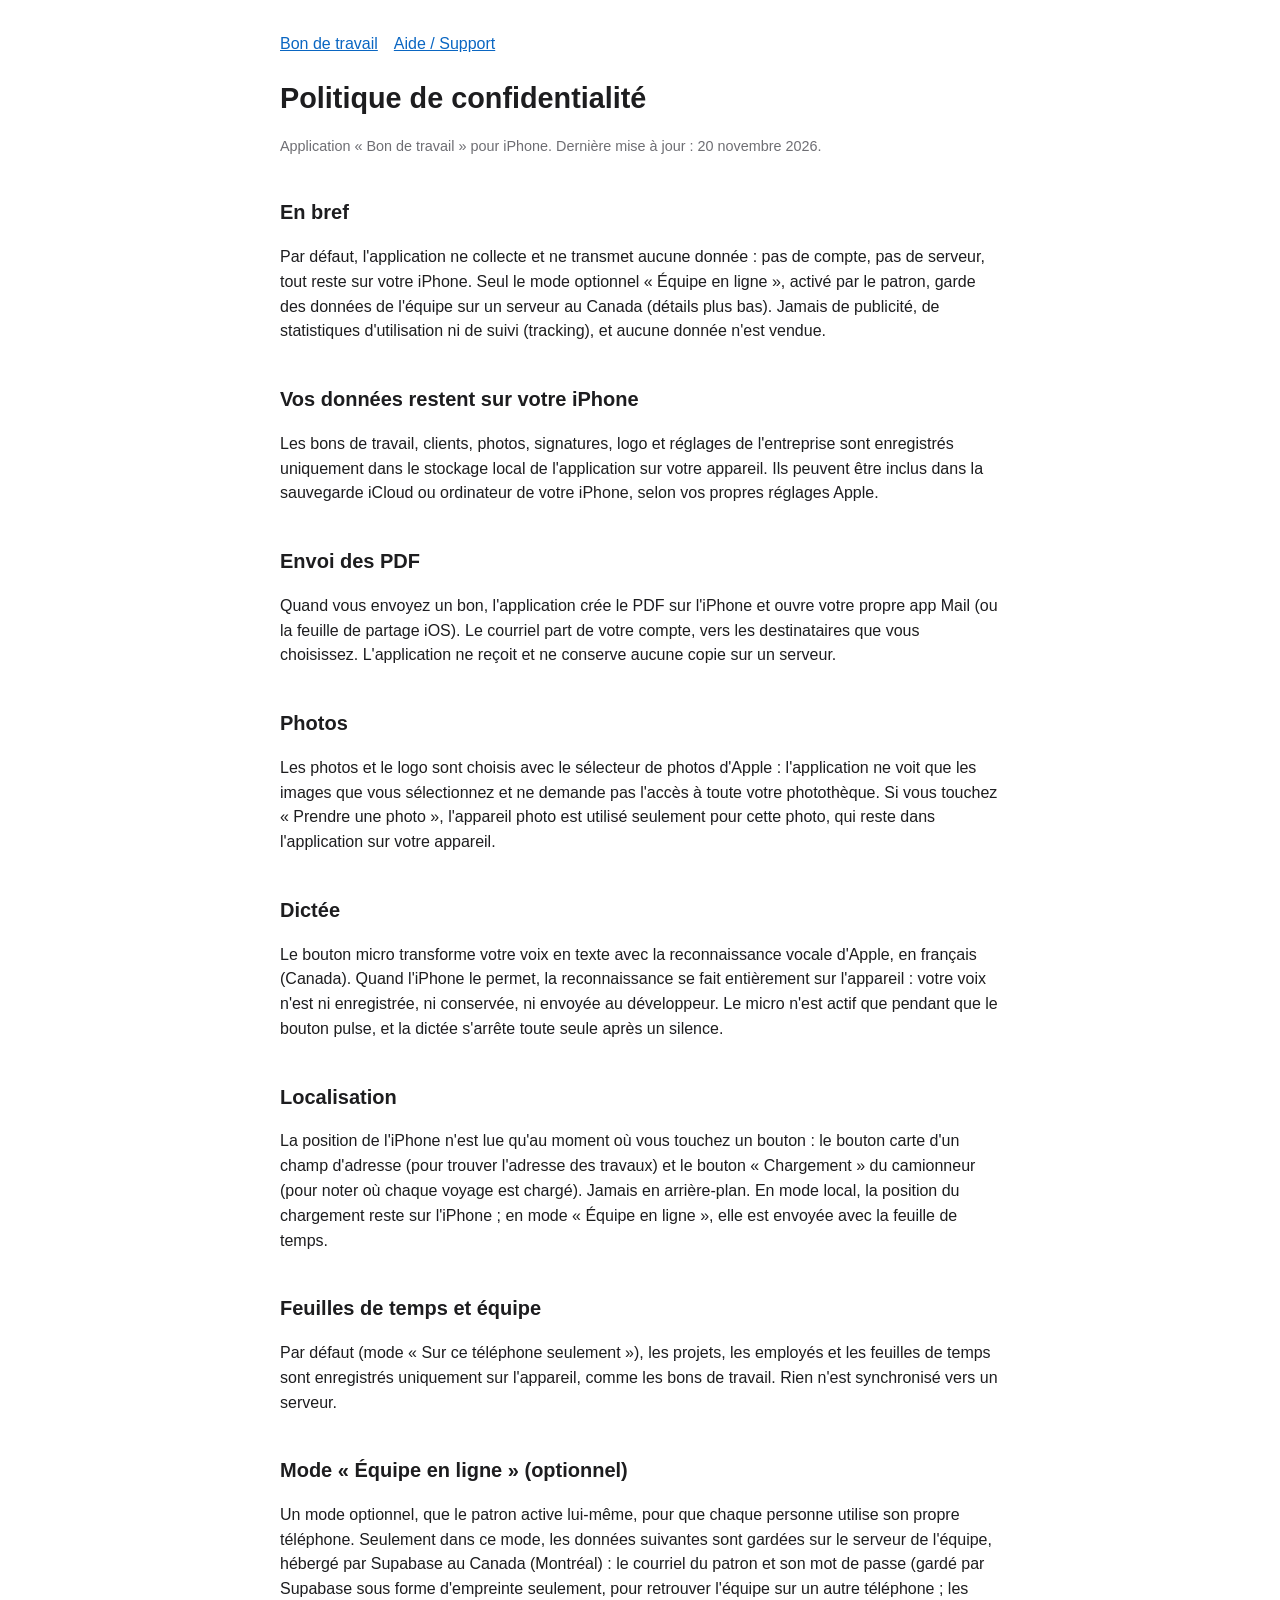
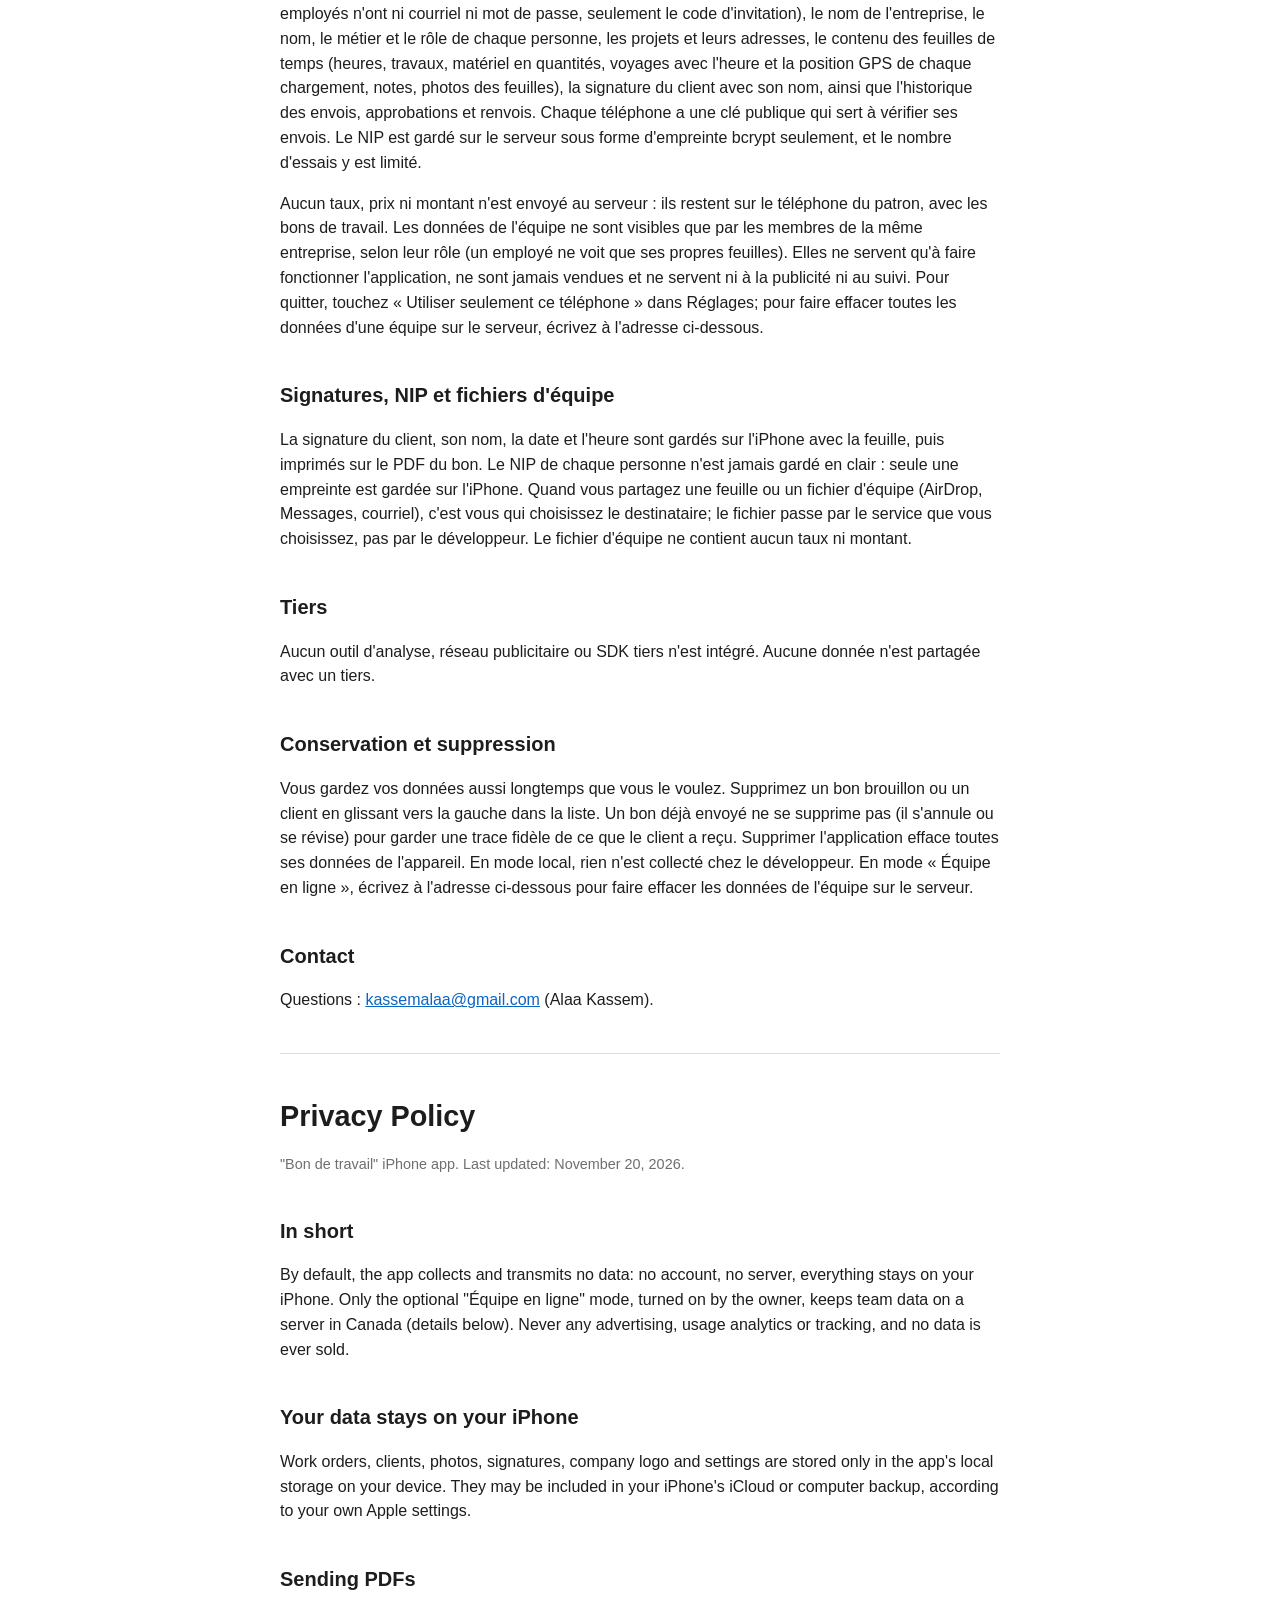
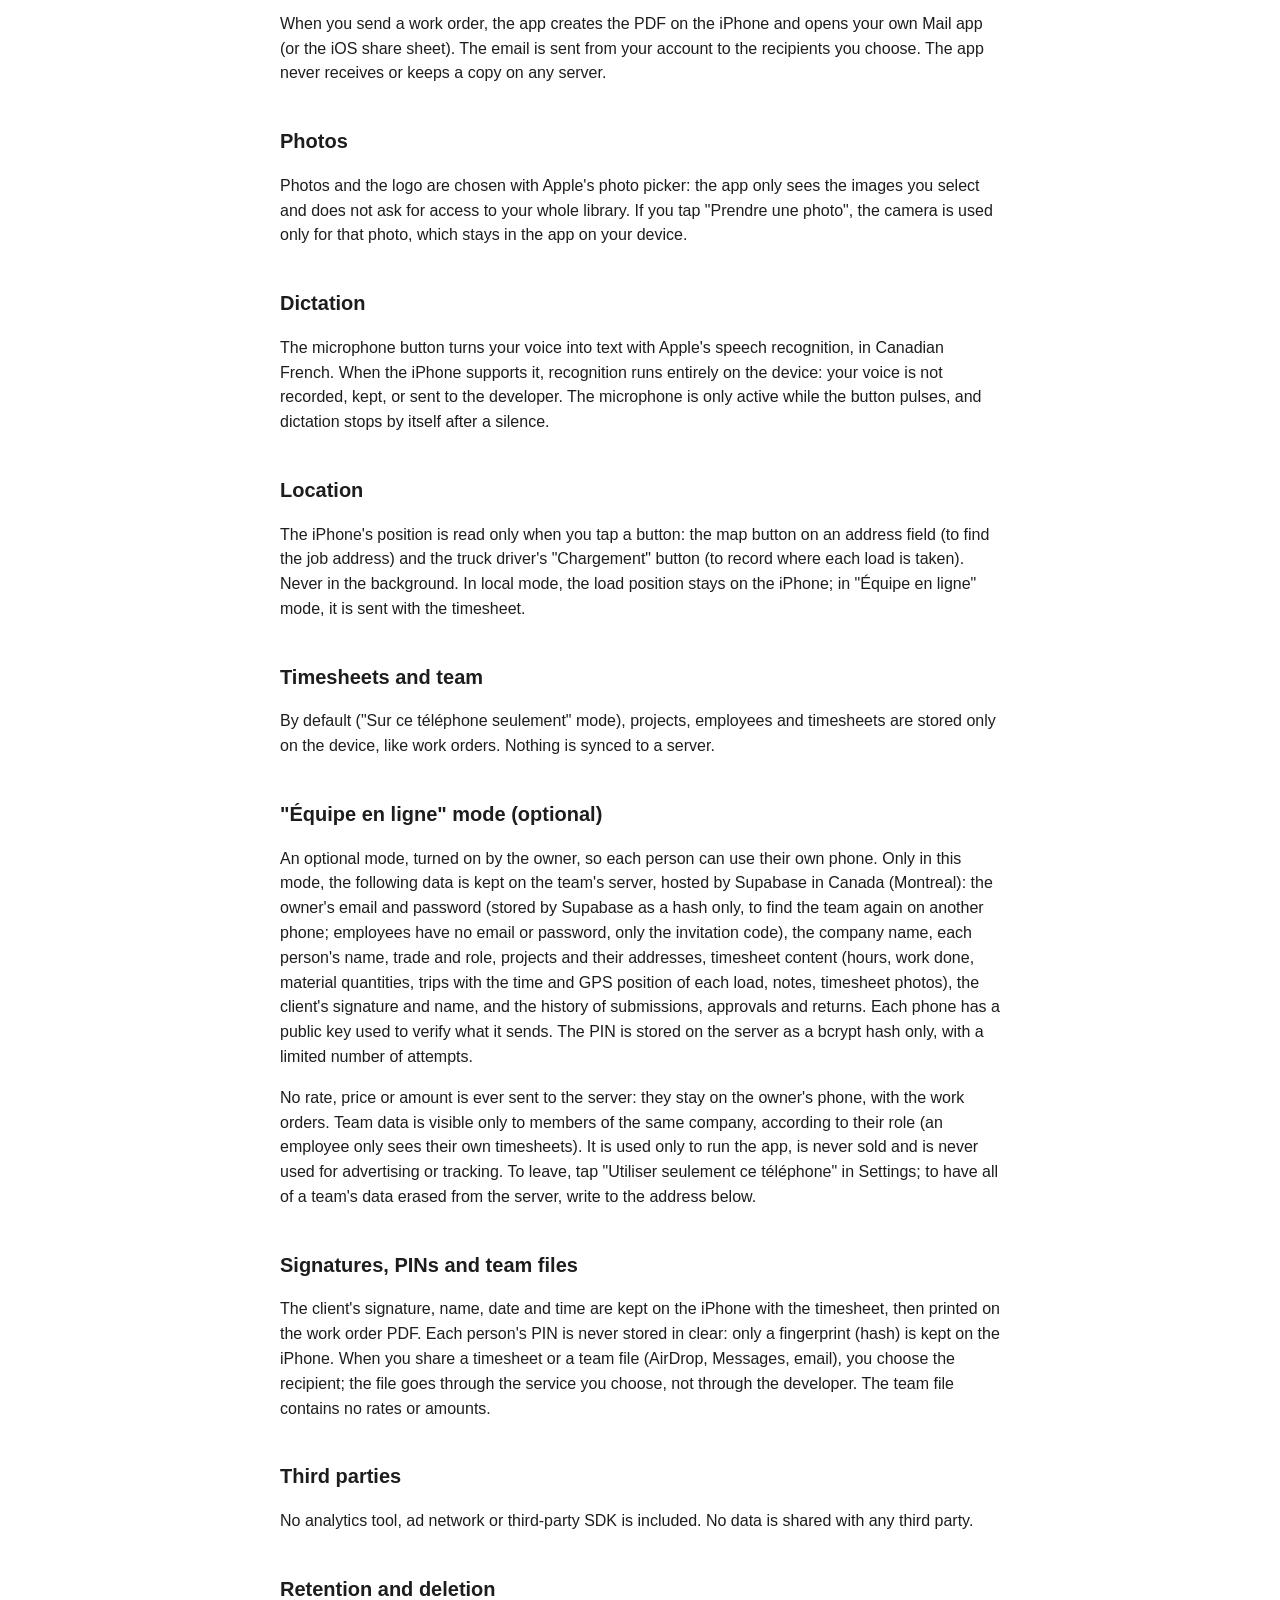
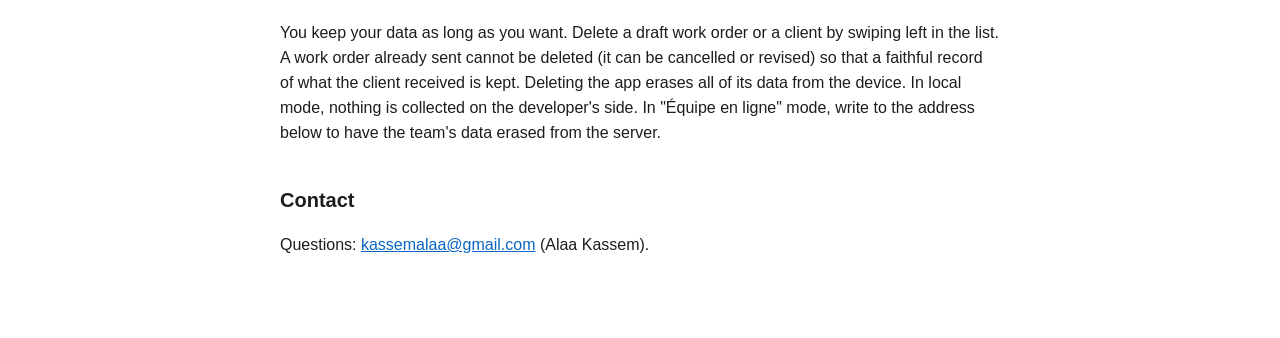
==== commit 9299023e: "Confidentialité : équipe en ligne offerte, position des chargements" ====
--- a/privacy.html
+++ b/privacy.html
@@ -3,9 +3,9 @@
 <title>Bon de travail : politique de confidentialité / Privacy Policy</title><link rel="stylesheet" href="style.css"></head><body>
 <nav><a href="index.html">Bon de travail</a><a href="support.html">Aide / Support</a></nav>
 <h1>Politique de confidentialité</h1>
-<p class="lang">Application « Bon de travail » pour iPhone. Dernière mise à jour : 4 novembre 2026.</p>
-<h2>Aucune donnée collectée</h2>
-<p>L'application ne collecte, ne transmet et ne vend aucune donnée personnelle. Elle n'a pas de serveur, pas de compte, pas de publicité, pas de statistiques d'utilisation et pas de suivi (tracking). Le développeur n'a accès à aucune de vos informations.</p>
+<p class="lang">Application « Bon de travail » pour iPhone. Dernière mise à jour : 20 novembre 2026.</p>
+<h2>En bref</h2>
+<p>Par défaut, l'application ne collecte et ne transmet aucune donnée : pas de compte, pas de serveur, tout reste sur votre iPhone. Seul le mode optionnel « Équipe en ligne », activé par le patron, garde des données de l'équipe sur un serveur au Canada (détails plus bas). Jamais de publicité, de statistiques d'utilisation ni de suivi (tracking), et aucune donnée n'est vendue.</p>
 <h2>Vos données restent sur votre iPhone</h2>
 <p>Les bons de travail, clients, photos, signatures, logo et réglages de l'entreprise sont enregistrés uniquement dans le stockage local de l'application sur votre appareil. Ils peuvent être inclus dans la sauvegarde iCloud ou ordinateur de votre iPhone, selon vos propres réglages Apple.</p>
 <h2>Envoi des PDF</h2>
@@ -14,25 +14,27 @@
 <p>Les photos et le logo sont choisis avec le sélecteur de photos d'Apple : l'application ne voit que les images que vous sélectionnez et ne demande pas l'accès à toute votre photothèque. Si vous touchez « Prendre une photo », l'appareil photo est utilisé seulement pour cette photo, qui reste dans l'application sur votre appareil.</p>
 <h2>Dictée</h2>
 <p>Le bouton micro transforme votre voix en texte avec la reconnaissance vocale d'Apple, en français (Canada). Quand l'iPhone le permet, la reconnaissance se fait entièrement sur l'appareil : votre voix n'est ni enregistrée, ni conservée, ni envoyée au développeur. Le micro n'est actif que pendant que le bouton pulse, et la dictée s'arrête toute seule après un silence.</p>
+<h2>Localisation</h2>
+<p>La position de l'iPhone n'est lue qu'au moment où vous touchez un bouton : le bouton carte d'un champ d'adresse (pour trouver l'adresse des travaux) et le bouton « Chargement » du camionneur (pour noter où chaque voyage est chargé). Jamais en arrière-plan. En mode local, la position du chargement reste sur l'iPhone ; en mode « Équipe en ligne », elle est envoyée avec la feuille de temps.</p>
 <h2>Feuilles de temps et équipe</h2>
 <p>Par défaut (mode « Sur ce téléphone seulement »), les projets, les employés et les feuilles de temps sont enregistrés uniquement sur l'appareil, comme les bons de travail. Rien n'est synchronisé vers un serveur.</p>
 <h2>Mode « Équipe en ligne » (optionnel)</h2>
-<p>Une version à venir offre un mode optionnel, que le patron active lui-même, pour que chaque personne utilise son propre téléphone. Seulement dans ce mode, les données suivantes sont gardées sur le serveur de l'équipe, hébergé par Supabase au Canada (Montréal) : le courriel du patron et son mot de passe (gardé par Supabase sous forme d'empreinte seulement, pour retrouver l'équipe sur un autre téléphone ; les employés n'ont ni courriel ni mot de passe, seulement le code d'invitation), le nom de l'entreprise, le nom, le métier et le rôle de chaque personne, les projets et leurs adresses, le contenu des feuilles de temps (heures, travaux, matériel en quantités, voyages, notes, photos des feuilles), la signature du client avec son nom, ainsi que l'historique des envois, approbations et renvois. Chaque téléphone a une clé publique qui sert à vérifier ses envois. Le NIP est gardé sur le serveur sous forme d'empreinte bcrypt seulement, et le nombre d'essais y est limité.</p>
+<p>Un mode optionnel, que le patron active lui-même, pour que chaque personne utilise son propre téléphone. Seulement dans ce mode, les données suivantes sont gardées sur le serveur de l'équipe, hébergé par Supabase au Canada (Montréal) : le courriel du patron et son mot de passe (gardé par Supabase sous forme d'empreinte seulement, pour retrouver l'équipe sur un autre téléphone ; les employés n'ont ni courriel ni mot de passe, seulement le code d'invitation), le nom de l'entreprise, le nom, le métier et le rôle de chaque personne, les projets et leurs adresses, le contenu des feuilles de temps (heures, travaux, matériel en quantités, voyages avec l'heure et la position GPS de chaque chargement, notes, photos des feuilles), la signature du client avec son nom, ainsi que l'historique des envois, approbations et renvois. Chaque téléphone a une clé publique qui sert à vérifier ses envois. Le NIP est gardé sur le serveur sous forme d'empreinte bcrypt seulement, et le nombre d'essais y est limité.</p>
 <p>Aucun taux, prix ni montant n'est envoyé au serveur : ils restent sur le téléphone du patron, avec les bons de travail. Les données de l'équipe ne sont visibles que par les membres de la même entreprise, selon leur rôle (un employé ne voit que ses propres feuilles). Elles ne servent qu'à faire fonctionner l'application, ne sont jamais vendues et ne servent ni à la publicité ni au suivi. Pour quitter, touchez « Utiliser seulement ce téléphone » dans Réglages; pour faire effacer toutes les données d'une équipe sur le serveur, écrivez à l'adresse ci-dessous.</p>
 <h2>Signatures, NIP et fichiers d'équipe</h2>
 <p>La signature du client, son nom, la date et l'heure sont gardés sur l'iPhone avec la feuille, puis imprimés sur le PDF du bon. Le NIP de chaque personne n'est jamais gardé en clair : seule une empreinte est gardée sur l'iPhone. Quand vous partagez une feuille ou un fichier d'équipe (AirDrop, Messages, courriel), c'est vous qui choisissez le destinataire; le fichier passe par le service que vous choisissez, pas par le développeur. Le fichier d'équipe ne contient aucun taux ni montant.</p>
 <h2>Tiers</h2>
 <p>Aucun outil d'analyse, réseau publicitaire ou SDK tiers n'est intégré. Aucune donnée n'est partagée avec un tiers.</p>
 <h2>Conservation et suppression</h2>
-<p>Vous gardez vos données aussi longtemps que vous le voulez. Supprimez un bon brouillon ou un client en glissant vers la gauche dans la liste. Un bon déjà envoyé ne se supprime pas (il s'annule ou se révise) pour garder une trace fidèle de ce que le client a reçu. Supprimer l'application efface toutes ses données de l'appareil. Comme rien n'est collecté, il n'y a aucun consentement à retirer ni aucune donnée à faire effacer chez le développeur.</p>
+<p>Vous gardez vos données aussi longtemps que vous le voulez. Supprimez un bon brouillon ou un client en glissant vers la gauche dans la liste. Un bon déjà envoyé ne se supprime pas (il s'annule ou se révise) pour garder une trace fidèle de ce que le client a reçu. Supprimer l'application efface toutes ses données de l'appareil. En mode local, rien n'est collecté chez le développeur. En mode « Équipe en ligne », écrivez à l'adresse ci-dessous pour faire effacer les données de l'équipe sur le serveur.</p>
 <h2>Contact</h2>
 <p>Questions : <a href="mailto:kassemalaa@gmail.com">kassemalaa@gmail.com</a> (Alaa Kassem).</p>
 <hr>
 <h1 lang="en" id="en">Privacy Policy</h1>
 <div lang="en">
-<p class="lang">"Bon de travail" iPhone app. Last updated: November 4, 2026.</p>
-<h2>No data collected</h2>
-<p>The app does not collect, transmit or sell any personal data. It has no server, no account, no advertising, no usage analytics and no tracking. The developer has no access to any of your information.</p>
+<p class="lang">"Bon de travail" iPhone app. Last updated: November 20, 2026.</p>
+<h2>In short</h2>
+<p>By default, the app collects and transmits no data: no account, no server, everything stays on your iPhone. Only the optional "Équipe en ligne" mode, turned on by the owner, keeps team data on a server in Canada (details below). Never any advertising, usage analytics or tracking, and no data is ever sold.</p>
 <h2>Your data stays on your iPhone</h2>
 <p>Work orders, clients, photos, signatures, company logo and settings are stored only in the app's local storage on your device. They may be included in your iPhone's iCloud or computer backup, according to your own Apple settings.</p>
 <h2>Sending PDFs</h2>
@@ -41,17 +43,19 @@
 <p>Photos and the logo are chosen with Apple's photo picker: the app only sees the images you select and does not ask for access to your whole library. If you tap "Prendre une photo", the camera is used only for that photo, which stays in the app on your device.</p>
 <h2>Dictation</h2>
 <p>The microphone button turns your voice into text with Apple's speech recognition, in Canadian French. When the iPhone supports it, recognition runs entirely on the device: your voice is not recorded, kept, or sent to the developer. The microphone is only active while the button pulses, and dictation stops by itself after a silence.</p>
+<h2>Location</h2>
+<p>The iPhone's position is read only when you tap a button: the map button on an address field (to find the job address) and the truck driver's "Chargement" button (to record where each load is taken). Never in the background. In local mode, the load position stays on the iPhone; in "Équipe en ligne" mode, it is sent with the timesheet.</p>
 <h2>Timesheets and team</h2>
 <p>By default ("Sur ce téléphone seulement" mode), projects, employees and timesheets are stored only on the device, like work orders. Nothing is synced to a server.</p>
 <h2>"Équipe en ligne" mode (optional)</h2>
-<p>An upcoming version offers an optional mode, turned on by the owner, so each person can use their own phone. Only in this mode, the following data is kept on the team's server, hosted by Supabase in Canada (Montreal): the owner's email and password (stored by Supabase as a hash only, to find the team again on another phone; employees have no email or password, only the invitation code), the company name, each person's name, trade and role, projects and their addresses, timesheet content (hours, work done, material quantities, trips, notes, timesheet photos), the client's signature and name, and the history of submissions, approvals and returns. Each phone has a public key used to verify what it sends. The PIN is stored on the server as a bcrypt hash only, with a limited number of attempts.</p>
+<p>An optional mode, turned on by the owner, so each person can use their own phone. Only in this mode, the following data is kept on the team's server, hosted by Supabase in Canada (Montreal): the owner's email and password (stored by Supabase as a hash only, to find the team again on another phone; employees have no email or password, only the invitation code), the company name, each person's name, trade and role, projects and their addresses, timesheet content (hours, work done, material quantities, trips with the time and GPS position of each load, notes, timesheet photos), the client's signature and name, and the history of submissions, approvals and returns. Each phone has a public key used to verify what it sends. The PIN is stored on the server as a bcrypt hash only, with a limited number of attempts.</p>
 <p>No rate, price or amount is ever sent to the server: they stay on the owner's phone, with the work orders. Team data is visible only to members of the same company, according to their role (an employee only sees their own timesheets). It is used only to run the app, is never sold and is never used for advertising or tracking. To leave, tap "Utiliser seulement ce téléphone" in Settings; to have all of a team's data erased from the server, write to the address below.</p>
 <h2>Signatures, PINs and team files</h2>
 <p>The client's signature, name, date and time are kept on the iPhone with the timesheet, then printed on the work order PDF. Each person's PIN is never stored in clear: only a fingerprint (hash) is kept on the iPhone. When you share a timesheet or a team file (AirDrop, Messages, email), you choose the recipient; the file goes through the service you choose, not through the developer. The team file contains no rates or amounts.</p>
 <h2>Third parties</h2>
 <p>No analytics tool, ad network or third-party SDK is included. No data is shared with any third party.</p>
 <h2>Retention and deletion</h2>
-<p>You keep your data as long as you want. Delete a draft work order or a client by swiping left in the list. A work order already sent cannot be deleted (it can be cancelled or revised) so that a faithful record of what the client received is kept. Deleting the app erases all of its data from the device. Since nothing is collected, there is no consent to withdraw and no data to delete on the developer's side.</p>
+<p>You keep your data as long as you want. Delete a draft work order or a client by swiping left in the list. A work order already sent cannot be deleted (it can be cancelled or revised) so that a faithful record of what the client received is kept. Deleting the app erases all of its data from the device. In local mode, nothing is collected on the developer's side. In "Équipe en ligne" mode, write to the address below to have the team's data erased from the server.</p>
 <h2>Contact</h2>
 <p>Questions: <a href="mailto:kassemalaa@gmail.com">kassemalaa@gmail.com</a> (Alaa Kassem).</p>
 </div>
